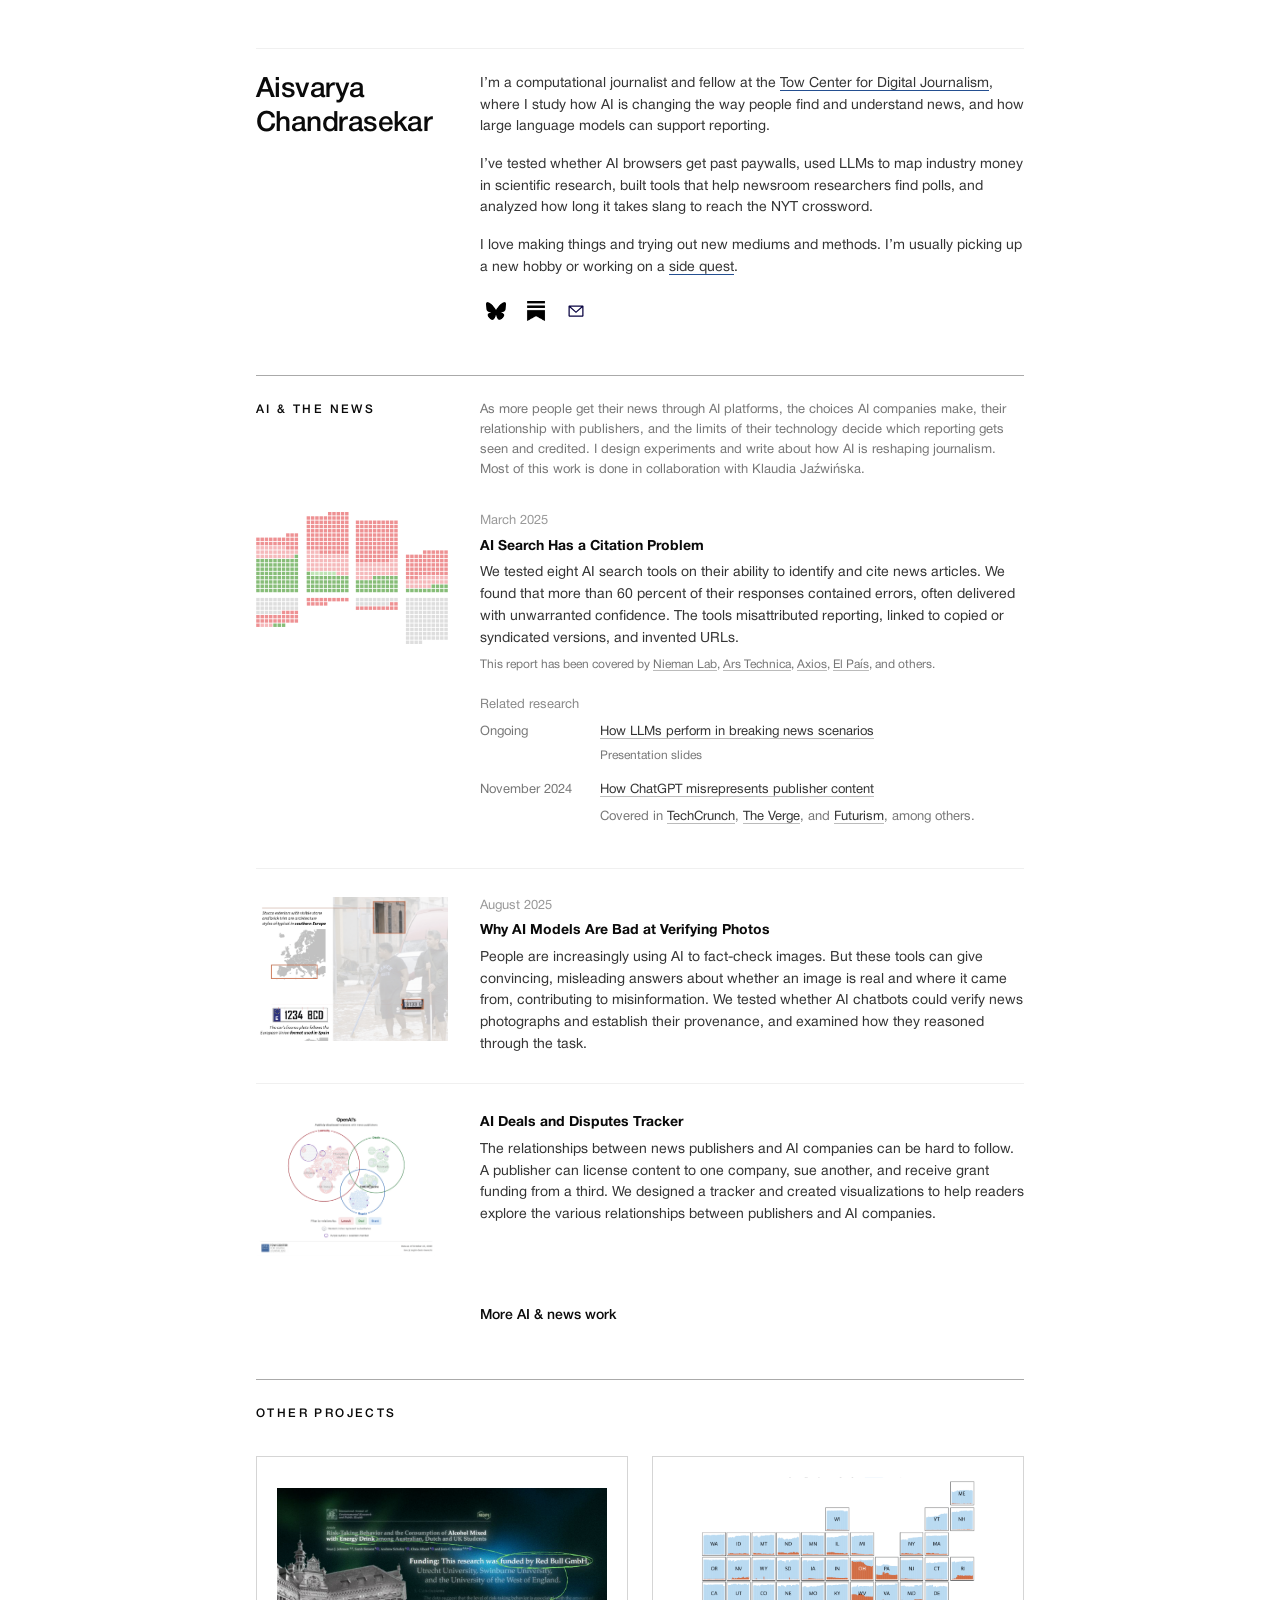
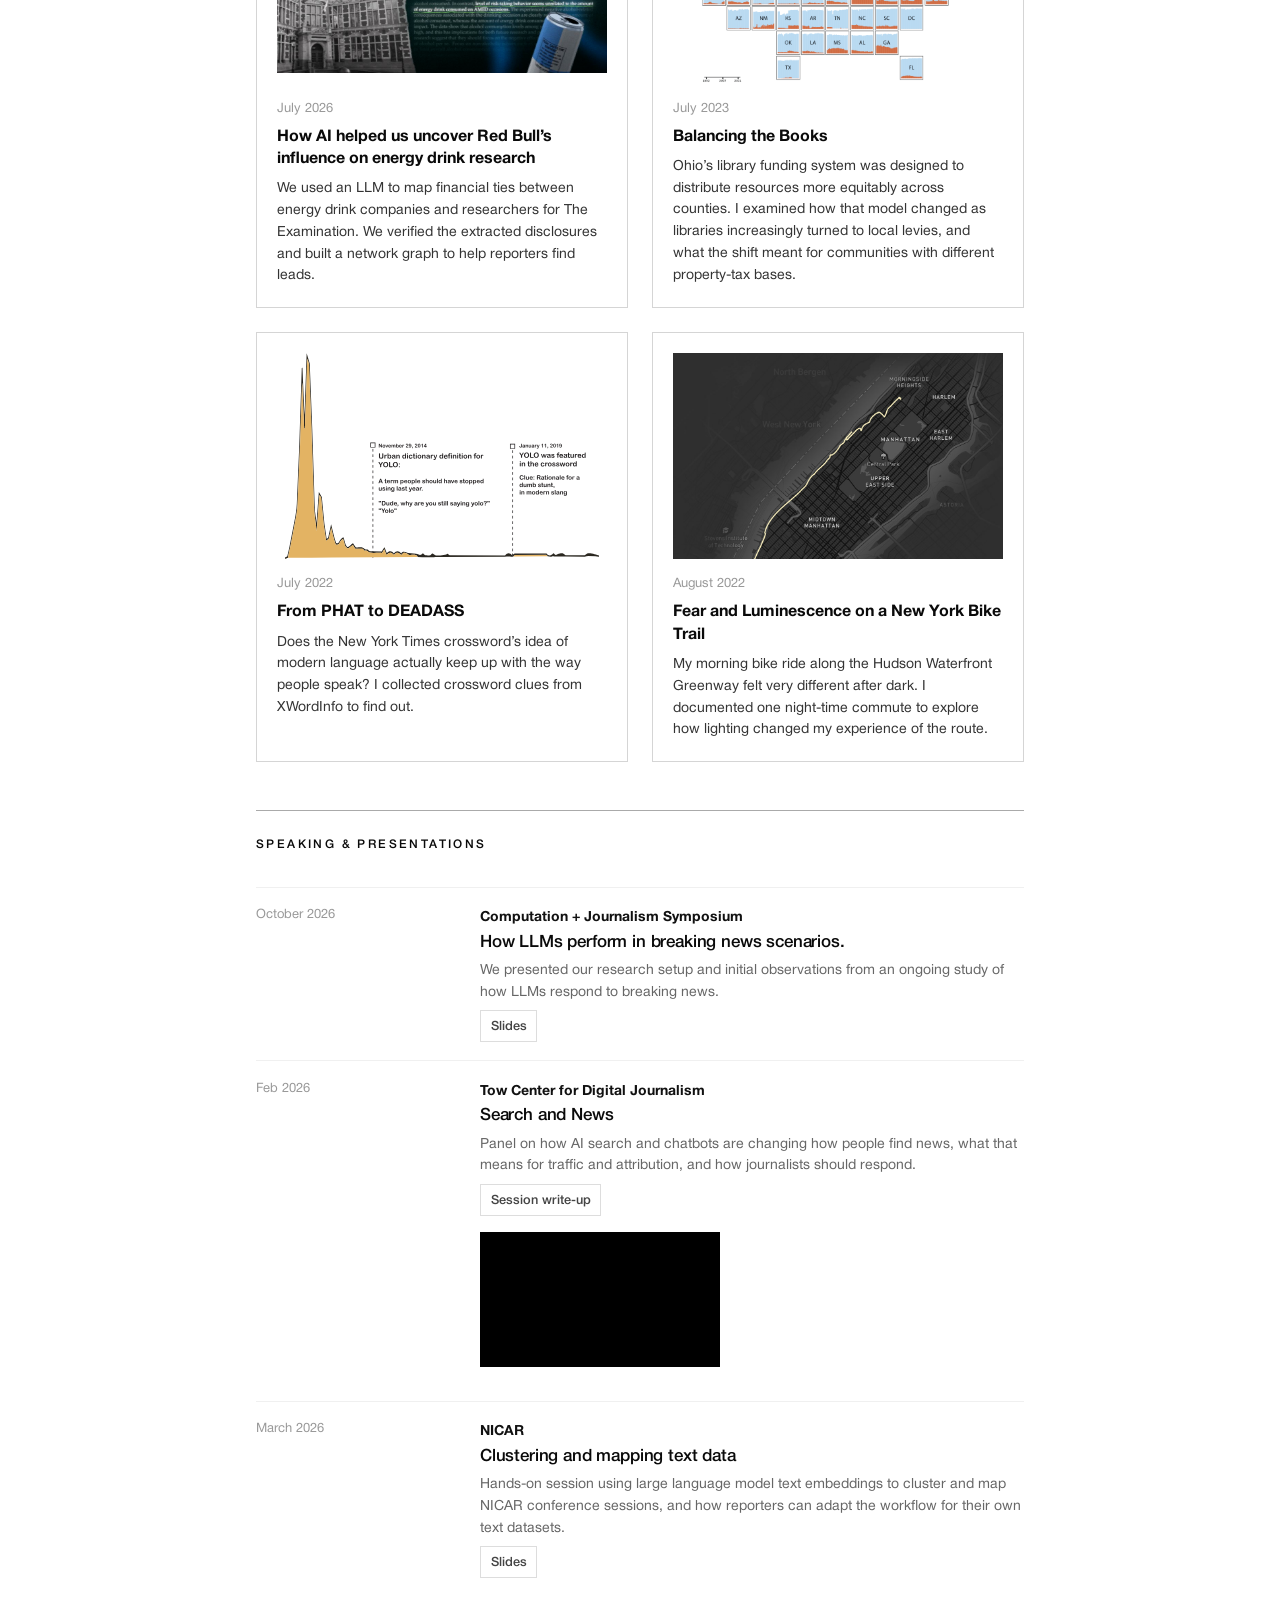
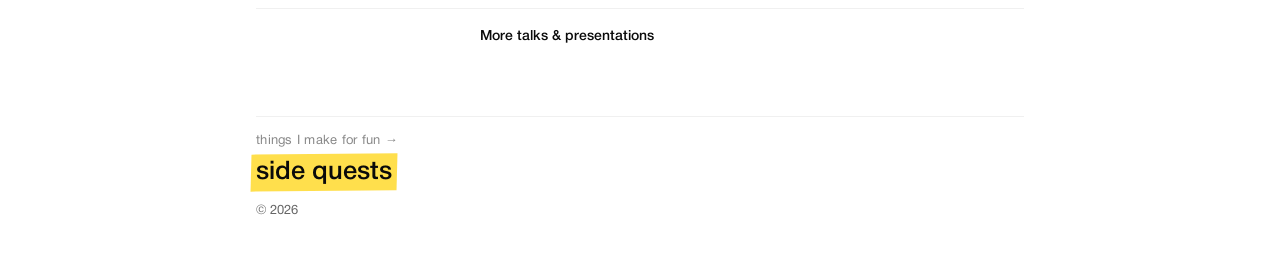
==== index.html @ 7d4722ee "Adjust section spacing and clarify web search description" ====
<!DOCTYPE html>
<html lang="en">
<head>
  <meta charset="UTF-8">
  <meta name="viewport" content="width=device-width, initial-scale=1.0">
  <title>Aisvarya Chandrasekar</title>
  <meta name="description" content="Aisvarya Chandrasekar is a computational journalist at the Tow Center for Digital Journalism, studying AI tools in journalism. PollFinder.ai, Tow Center, Columbia Journalism Review.">
  <link rel="icon" href="assets/favicon.png" type="image/png">
  <link rel="preload" href="data/projects.json?v=60" as="fetch">
  <link rel="preload" href="data/speaking.json?v=14" as="fetch">
  <link rel="preload" href="fonts/HelveticaNeueRoman.otf" as="font" type="font/otf" crossorigin>
  <link rel="preload" href="assets/thumb-red-bull.jpg" as="image">
  <link rel="preload" href="assets/SVG/Asset%202.svg" as="image">
  <link rel="stylesheet" href="styles.css?v=69">
</head>
<body class="home-page">
  <div class="page">
    <header class="header">
      <div class="header-inner">
        <h1 class="name">Aisvarya Chandrasekar</h1>
        <div class="header-blurb">
          <p>I’m a computational journalist and fellow at the <a href="https://towcenter.columbia.edu/" target="_blank" rel="noopener">Tow Center for Digital Journalism</a>, where I study how AI is changing the way people find and understand news, and how large language models can support reporting.</p>
          <p>I’ve tested whether AI browsers get past paywalls, used LLMs to map industry money in scientific research, built tools that help newsroom researchers find polls, and analyzed how long it takes slang to reach the NYT crossword.</p>
          <p>I love making things and trying out new mediums and methods. I’m usually picking up a new hobby or working on a <a href="playground.html">side quest</a>.</p>
        </div>
        <div class="header-icons" aria-label="Social links">
          <a class="header-icon" href="https://bsky.app/profile/aisvarya17.bsky.social" target="_blank" rel="noopener noreferrer" aria-label="Bluesky">
            <img src="assets/bluesky-icon.png" alt="Bluesky">
          </a>
          <a class="header-icon" href="https://substack.com/@aisvaryachandrasekar" target="_blank" rel="noopener noreferrer" aria-label="Substack">
            <img src="assets/substack-icon.png" alt="Substack">
          </a>
          <a class="header-icon" href="mailto:ac5231@columbia.edu" aria-label="Email">
            <img src="assets/email-icon.svg" alt="Email">
          </a>
        </div>
      </div>
    </header>

    <main class="main">
      <section class="section research-series" aria-labelledby="research-title">
        <header class="section-header">
          <h2 id="research-title" class="section-title">AI &amp; the news</h2>
          <p class="series-intro">As more people get their news through AI platforms, the choices AI companies make, their relationship with publishers, and the limits of their technology decide which reporting gets seen and credited. I design experiments and write about how AI is reshaping journalism. Most of this work is done in collaboration with Klaudia Jaźwińska.</p>
        </header>
        <div id="ai-research-grid" class="grid" aria-busy="true" aria-live="polite"></div>
        <details class="additional-research">
          <summary class="talk-see-more">More AI &amp; news work</summary>
          <ul>
              <li class="additional-article">
                <a class="additional-article-image" href="https://www.cjr.org/tow_center/chatbots-memory-remember-users-conversations-history-openai-sam-altman-llm-gemini.php" target="_blank" rel="noopener">
                  <img src="assets/thumb-chatbot-memory.jpg" alt="Illustration accompanying reporting on chatbot memory and personalization" loading="lazy" decoding="async">
                </a>
                <div class="additional-article-main">
                  <time datetime="2026-04-09">Apr 9, 2026</time>
                  <h3><a href="https://www.cjr.org/tow_center/chatbots-memory-remember-users-conversations-history-openai-sam-altman-llm-gemini.php" target="_blank" rel="noopener">Your Chatbot’s Memory of You Can Shape the Information You See</a></h3>
                  <p>AI companies promise that remembering users makes chatbots more helpful, but how do those memories shape the information people receive? I reported on research into how memory and personalization can reinforce users’ beliefs, shape answers, and leave people with less control over stored information than companies suggest.</p>
                </div>
              </li>
              <li class="additional-article">
                <a class="additional-article-image" href="https://www.cjr.org/tow_center/ai-chatbots-can-search-the-web-so-why-dont-they.php" target="_blank" rel="noopener">
                  <img src="assets/thumb-ai-web-search.jpeg" alt="Illustration accompanying reporting on AI web search" loading="lazy" decoding="async">
                </a>
                <div class="additional-article-main">
                  <time datetime="2026-01-27">Jan 27, 2026</time>
                  <h3><a href="https://www.cjr.org/tow_center/ai-chatbots-can-search-the-web-so-why-dont-they.php" target="_blank" rel="noopener">AI Chatbots Can Search the Web—So Why Don’t They?</a></h3>
                  <p>AI chatbots can search for current information, but they don’t always choose to. We explain why these tools sometimes skip web search, how that can lead to confidently wrong answers about the news, and why those failures demand accountability from platforms.</p>
                </div>
              </li>
              <li class="additional-article">
                <a class="additional-article-image" href="https://www.cjr.org/analysis/how-ai-browsers-sneak-past-blockers-and-paywalls.php" target="_blank" rel="noopener">
                  <img src="assets/thumb-ai-browsers.png" alt="ChatGPT Atlas logo displayed on a phone" loading="lazy" decoding="async">
                </a>
                <div class="additional-article-main">
                  <time datetime="2025-10-30">Oct 30, 2025</time>
                  <h3><a href="https://www.cjr.org/analysis/how-ai-browsers-sneak-past-blockers-and-paywalls.php" target="_blank" rel="noopener">How AI Browsers Sneak Past Blockers and Paywalls</a></h3>
                  <p>We tested how AI browsers access news articles that publishers try to restrict. Our reporting explains how agents can appear as ordinary browser sessions and read text hidden by some paywalls, complicating publishers’ efforts to control how their work is used.</p>
                </div>
              </li>
          </ul>
          <div class="talk-less-wrap">
            <a class="talk-see-more" href="https://www.cjr.org/author/aisvarya-chandrasekar" target="_blank" rel="noopener">All CJR articles</a>
          </div>
        </details>
      </section>
      <section class="section">
        <header class="section-header">
          <h2 class="section-title section-title--reporting">Other projects</h2>
        </header>
        <div id="selected-work-grid" class="grid" aria-live="polite">
          <!-- First card in HTML for fast LCP on mobile (rest filled by scripts/projects.js) -->
          <div class="grid-item">
            <div class="grid-block">
              <a class="grid-thumb" href="https://www.theexamination.org/articles/red-bull-alcohol-research-methodology" target="_blank" rel="noopener">
                <img src="assets/thumb-red-bull.jpg" alt="Illustration for The Examination’s investigation into Red Bull’s ties to energy drink research" fetchpriority="high" decoding="async" width="960" height="540">
              </a>
              <div class="grid-block-text">
                <p class="grid-item-date">July 2026</p>
                <h3 class="grid-item-title">
                  <a href="https://www.theexamination.org/articles/red-bull-alcohol-research-methodology" target="_blank" rel="noopener">How AI helped us uncover Red Bull’s influence on energy drink research</a>
                </h3>
                <p class="grid-item-desc">We used an LLM to map financial ties between energy drink companies and researchers for The Examination. We verified the extracted disclosures and built a network graph to help reporters find leads.</p>
              </div>
            </div>
          </div>

          <div id="classwork-first" class="grid-item">
            <div class="grid-block">
              <a href="https://aishichandra.github.io/Ohio-Library-final/" target="_blank" rel="noopener" class="grid-thumb">
                <img src="assets/SVG/Asset%204.svg" alt="Balancing the books – equitable library funding in Ohio" width="960" height="540">
              </a>
              <div class="grid-block-text">
                <p class="grid-item-date">July 2023</p>
                <h3 class="grid-item-title">
                  <a href="https://aishichandra.github.io/Ohio-Library-final/" target="_blank" rel="noopener">Balancing the Books</a>
                </h3>
                <p class="grid-item-desc">Ohio’s library funding system was designed to distribute resources more equitably across counties. I examined how that model changed as libraries increasingly turned to local levies, and what the shift meant for communities with different property-tax bases.</p>

                <!-- -->
              </div>
              </div>
          </div>
          <div class="grid-item">
            <div class="grid-block">
              <a class="grid-thumb" href="https://aishichandra.github.io/Slang_NYT_XWord/" target="_blank" rel="noopener">
                <img src="assets/SVG/Asset%203.svg" alt="Slang in the NYT crossword" width="960" height="540">
              </a>
              <div class="grid-block-text">
                <p class="grid-item-date">July 2022</p>
                <h3 class="grid-item-title">
                  <a href="https://aishichandra.github.io/Slang_NYT_XWord/" target="_blank" rel="noopener">From PHAT to DEADASS</a>
                </h3>
                <p class="grid-item-desc">Does the New York Times crossword’s idea of modern language actually keep up with the way people speak? I collected crossword clues from XWordInfo to find out.</p>
                <!-- -->
              </div>
              </div>
          </div>
          <div class="grid-item">
            <div class="grid-block">
              <a class="grid-thumb bike-trail-image" href="https://aishichandra.github.io/mapping/" target="_blank" rel="noopener">
                <img src="assets/thumb-bike-map.jpg" alt="Map highlighting the Hudson Greenway bike route along Manhattan" loading="lazy" decoding="async">
              </a>
              <div class="grid-block-text">
                <p class="grid-item-date">August 2022</p>
                <h3 class="grid-item-title"><a href="https://aishichandra.github.io/mapping/" target="_blank" rel="noopener">Fear and Luminescence on a New York Bike Trail</a></h3>
                <p class="grid-item-desc">My morning bike ride along the Hudson Waterfront Greenway felt very different after dark. I documented one night-time commute to explore how lighting changed my experience of the route.</p>
              </div>
            </div>
          </div>
        </div>
      </section>

      <section class="section">
        <header class="section-header">
          <h2 class="section-title section-title--speaking">Speaking &amp; presentations</h2>
        </header>
        <div id="speaking-content"><!-- Loaded from data/speaking.json --></div>
      </section>

    </main>

    <footer class="footer">
      <hr class="footer-rule">
      <p class="footer-aside"><span class="footer-aside-label">things I make for fun →</span><a href="playground.html">side quests</a></p>
      <p class="footer-copy">© 2026</p>
    </footer>
  </div>
  <script src="scripts/projects.js?v=70" defer></script>
</body>
</html>
---- styles.css ----
/* Reset */
button { text-align: center; }
*, *::before, *::after { box-sizing: border-box; }

/* Helvetica Neue – local font (view via http to see fonts; file:// may block them) */
@font-face {
  font-family: "Helvetica Neue";
  src: url("./fonts/HelveticaNeueRoman.otf") format("opentype");
  font-weight: 400;
  font-style: normal;
  font-display: swap;
}

@font-face {
  font-family: "Helvetica Neue";
  src: url("./fonts/HelveticaNeueBold.otf") format("opentype");
  font-weight: 700;
  font-style: normal;
  font-display: swap;
}

@font-face {
  font-family: "Helvetica Neue";
  src: url("./fonts/HelveticaNeueMedium.otf") format("opentype");
  font-weight: 500;
  font-style: normal;
  font-display: swap;
}

body {
  margin: 0;
  font-family: "Helvetica Neue", Helvetica, Arial, sans-serif;
  font-size: 16px;
  line-height: 1.65;
  color: #0a0a0a;
  background: #fff;
}

.play-page {
  background-color: #fff;
  background-image:
    linear-gradient(to right, rgba(10, 10, 10, 0.045) 1px, transparent 1px),
    linear-gradient(to bottom, rgba(10, 10, 10, 0.045) 1px, transparent 1px);
  background-size: 28px 28px;
  background-attachment: fixed;
  cursor: url("assets/cursor-crayon.svg?v=2") 5 27, auto;
}

.play-page a,
.play-page button,
.play-page [role="button"] {
  cursor: pointer;
}

.doodle-canvas {
  position: absolute;
  top: 0;
  left: 0;
  z-index: 0;
  pointer-events: none;
}

.play-page .page {
  position: relative;
  z-index: 1;
}

.play-page .header-inner,
.play-page .section-header {
  border-top: 0;
  padding-top: 0;
}

@media (max-width: 600px) {
  .play-page {
    background-size: 22px 22px;
  }
}

/* Simplify the Sketches background on small screens and touch devices */
@media (max-width: 800px), (hover: none), (pointer: coarse) {
  .doodle-canvas {
    display: none;
  }

  .play-page {
    background-image: none;
    cursor: auto;
  }

  .play-page a,
  .play-page button,
  .play-page [role="button"] {
    cursor: pointer;
  }
}

html, body {
  max-width: 100%;
  overflow-x: hidden;
}

img {
  max-width: 100%;
  height: auto;
}

iframe {
  max-width: 100%;
}

a {
  color: inherit;
  text-decoration: underline;
  text-underline-offset: 0.15em;
}

a:hover {
  color: #0a0a0a;
}

/* Page – minimal, generous space */
.page {
  min-height: 100vh;
  padding: 4rem 2rem 5rem;
}

.main {
  max-width: 1100px;
  margin: 0 auto;
}

/* Shared grid: label column | content column (bio + section descriptions align) */
:root {
  --grid-label: 40rem;
  --grid-gap: 1.5rem;
}

/* Header */
.header {
  max-width: 1100px;
  margin: 0 auto 4.5rem;
}

.header > .nav {
  margin-bottom: 0.75rem;
  text-align: right;
}

.header-inner {
  border-top: 1px solid #0a0a0a;
  padding-top: 1.25rem;
  display: grid;
  grid-template-columns: var(--grid-label) 1fr;
  align-items: start;
  gap: 0 var(--grid-gap);
}

.name {
  font-family: "Helvetica Neue", Helvetica, sans-serif;
  font-size: 1.75rem;
  font-weight: 500;
  margin: 0;
  color: #0a0a0a;
  line-height: 1.2;
  letter-spacing: -0.02em;
}

.name a {
  color: inherit;
  text-decoration: none;
}

.name a:hover {
  color: #333;
}

.header-blurb {
  font-size: clamp(0.8125rem, 0.875rem + 0.25vw, 0.9375rem);
  line-height: 1.6;
  margin: 0;
  max-width: min(38em, 100%);
  color: #333;
  overflow-wrap: break-word;
  hyphens: none;
}

.header-icons {
  margin-top: 0.5rem;
  display: flex;
  flex-wrap: wrap;
  gap: 0.6rem;
  grid-column: 2;
}

.header-icon {
  width: 2.5rem;
  height: 2.5rem;
  min-width: 2.5rem;
  min-height: 2.5rem;
  flex-shrink: 0;
  display: inline-flex;
  align-items: center;
  justify-content: center;
  border: 1px solid #e5e5e5;
  background: rgba(255, 255, 255, 0.9);
  color: #444;
  text-decoration: none;
}

.header-icon:hover {
  border-color: #0a0a0a;
  color: #0a0a0a;
}

.header-icon svg {
  width: 1.25rem;
  height: 1.25rem;
  flex-shrink: 0;
  fill: currentColor;
  display: block;
}

.header-icon img {
  width: 1.25rem;
  height: 1.25rem;
  max-width: 1.25rem;
  max-height: 1.25rem;
  object-fit: contain;
  display: block;
}

@media (max-width: 600px) {
  .header-icons {
    margin-top: 0.75rem;
  }

  .header-icon {
    width: 2.75rem;
    height: 2.75rem;
    min-width: 2.75rem;
    min-height: 2.75rem;
  }
}

.nav {
  font-size: 0.8125rem;
  margin: 0;
  color: #0a0a0a;
  letter-spacing: 0.01em;
}

.nav a {
  margin-right: 0;
  color: inherit;
  text-decoration: none;
}

.nav a + a {
  margin-left: 1.5rem;
}

.nav a:hover {
  color: #1a1a1a;
}

.sketches-link {
  position: relative;
  text-decoration: none !important;
  font-size: 0.9375rem;
  font-weight: 500;
  letter-spacing: 0;
}

.sketches-link::before {
  content: '';
  position: absolute;
  inset: -1px -3px;
  background: rgba(255, 210, 0, 0.45);
  transform: rotate(-0.8deg) skewX(-3deg);
  z-index: -1;
  pointer-events: none;
}

.nav a.nav-current {
  font-weight: 600;
  color: #0a0a0a;
}

/* Footer – minimal (Taha-style) */
.footer {
  max-width: 1100px;
  margin: 4rem auto 0;
  padding-top: 2rem;
}

.footer-rule {
  border: none;
  border-top: 1px solid #0a0a0a;
  margin: 0 0 1rem;
}

.footer-aside {
  font-size: clamp(1.375rem, 2vw, 1.75rem);
  font-weight: 500;
  margin: 0 0 0.75rem;
  line-height: 1.3;
}

.footer-aside-label {
  display: block;
  font-size: 0.8125rem;
  font-weight: 400;
  color: #888;
  margin-bottom: 0.35rem;
  letter-spacing: 0.02em;
}

.footer-aside a {
  display: inline-block;
  color: inherit;
  text-decoration: none;
  position: relative;
}

.footer-aside a::before {
  content: '';
  position: absolute;
  inset: -2px -5px;
  background: rgba(255, 210, 0, 0.7);
  transform: rotate(-0.5deg) skewX(-2deg);
  z-index: -1;
  pointer-events: none;
}

.footer-copy {
  font-size: 0.8125rem;
  color: #666;
  margin: 0;
}

.intro {
  font-size: 0.9375rem;
  line-height: 1.6;
  color: #555;
  margin: 0 0 0.5rem;
}

.intro a {
  font-weight: 500;
  color: #1a1a1a;
}

/* Sections – CJR-style subheads */
.section {
  margin-bottom: 3.5rem;
}

.section-header {
  border-top: 1px solid #0a0a0a;
  padding-top: 1.25rem;
  margin-bottom: 1.75rem;
  display: grid;
  grid-template-columns: var(--grid-label) 1fr;
  align-items: start;
  gap: 0 var(--grid-gap);
}

.section-header--kicker-tight {
  grid-template-columns: auto 1fr;
  gap: 0 0.75rem;
  align-items: baseline;
}

.section-header--kicker-tight .section-kicker {
  margin: 0;
  padding-top: 0;
}

.section-title {
  font-family: "Helvetica Neue", Helvetica, sans-serif;
  font-size: 0.75rem;
  font-weight: 500;
  text-transform: uppercase;
  letter-spacing: 0.2em;
  color: #0a0a0a;
  margin: 0;
}

.section-kicker {
  margin: 0;
  font-size: 0.875rem;
  color: #666;
}

.section-kicker a {
  color: inherit;
  text-decoration: none;
  border-bottom: 1px solid transparent;
}

.section-kicker a:hover {
  border-bottom-color: currentColor;
}

.section-desc {
  font-size: 0.9375rem;
  line-height: 1.55;
  color: #444;
  margin: 0;
  max-width: 36em;
  text-align: left;
}

/* Tablet / iPad: stack header so bio has full width (avoid 40rem column squeeze) */
@media (max-width: 900px) {
  .header-inner {
    display: flex;
    flex-direction: column;
    gap: 0;
  }

  .header-inner .name {
    order: 1;
  }

  .header-inner .header-blurb {
    order: 2;
    margin-top: 0.5rem;
    line-height: 1.65;
  }

  .header-inner .header-icons {
    order: 3;
    grid-column: unset;
  }

  .section-header {
    grid-template-columns: 1fr;
  }
}

@media (max-width: 600px) {
  .header .name {
    font-size: 1.5rem;
    word-wrap: break-word;
  }

  .page {
    padding: 2.5rem 1.25rem 3.5rem;
  }
}

/* Grid */
.grid {
  display: grid;
  grid-template-columns: repeat(3, 1fr);
  grid-auto-rows: 380px;
  gap: 2rem;
  contain: layout;
}

@media (max-width: 800px) {
  .grid {
    grid-template-columns: repeat(2, 1fr);
    gap: 1.25rem;
  }
}

@media (max-width: 500px) {
  .grid {
    grid-template-columns: 1fr;
    grid-auto-rows: auto;
  }
}

/* Reserve space for JS-injected content to reduce CLS */
#selected-work-grid {
  min-height: 820px;
  grid-auto-rows: auto;
}

@media (min-width: 801px) {
  #selected-work-grid {
    grid-template-columns: repeat(12, minmax(0, 1fr));
  }

  #selected-work-grid .grid-item {
    grid-column: span 4;
  }

  #selected-work-grid .grid-item--wide {
    grid-column: span 8;
  }
}

@media (max-width: 800px) {
  #selected-work-grid .grid-item--wide .grid-thumb {
    flex: none;
    aspect-ratio: 16 / 10;
  }
}

#selected-work-grid .grid-item:not(.grid-item--wide) .grid-thumb {
  flex: none;
  aspect-ratio: 16 / 10;
  margin-top: 0;
}

#selected-work-grid .grid-item:not(.grid-item--wide) .grid-thumb-placeholder {
  min-height: 0;
}

#bylines-card .grid-block {
  gap: 0.625rem;
  min-width: 0;
}

#bylines-title {
  font-size: 0.75rem;
  font-weight: 700;
  letter-spacing: 0.12em;
  text-transform: uppercase;
}

.bylines-scroll {
  max-height: 16rem;
  overflow-y: auto;
  scrollbar-gutter: stable;
  scrollbar-width: thin;
}

@media (min-width: 501px) {
  .bylines-scroll {
    flex: 1 0 16rem;
    max-height: none;
    contain: size;
  }
}

.bylines-list {
  list-style: none;
  margin: 0;
  padding: 0 0.625rem 0 0;
}

.bylines-list li {
  display: grid;
  gap: 0.25rem;
  padding: 0.625rem 0;
  border-top: 1px solid #e8e8e8;
}

.bylines-list a {
  color: inherit;
  font-size: 0.9375rem;
  line-height: 1.35;
  text-decoration: none;
  text-underline-offset: 0.18em;
}

.bylines-list a:hover,
.bylines-list a:focus-visible {
  text-decoration: underline;
}

.bylines-list time {
  color: #666;
  font-size: 0.6875rem;
  letter-spacing: 0.04em;
  text-transform: uppercase;
}

#interactives-grid {
  min-height: 200px;
}

#speaking-content {
  min-height: 280px;
}

@media (max-width: 800px) {
  #selected-work-grid {
    min-height: 820px;
  }
}

@media (max-width: 500px) {
  #selected-work-grid,
  #interactives-grid {
    min-height: 0;
  }

  #speaking-content {
    min-height: 200px;
  }
}

.section.interactives .grid {
  grid-auto-rows: minmax(160px, auto);
}

.section.interactives .grid-thumb {
  flex: none;
  aspect-ratio: 5 / 4;
  margin-top: 0;
}

.section.interactives .grid-thumb img[src$="/thumb-platform-timeline.jpg"] {
  object-fit: cover;
}

.section.interactives .grid-block-text {
  min-width: 0;
  overflow-wrap: break-word;
}

.section.interactives .grid-item-desc {
  overflow-wrap: break-word;
  hyphens: none;
}

/* Interactives: single column on narrow viewports (e.g. Surface Duo, small tablets) */
@media (max-width: 650px) {
  .section.interactives .grid {
    grid-template-columns: 1fr;
    grid-auto-rows: minmax(140px, auto);
  }
}

.grid-item {
  display: flex;
  color: inherit;
  text-decoration: none;
  transition: color 0.2s ease;
  min-height: 0;
  height: 100%;
}

/* Wide block: spans 2 columns, image left / text right */
.grid-item--wide {
  grid-column: span 2;
}

.grid-item--wide .grid-block {
  flex-direction: row;
  gap: 1.25rem;
}

.grid-item--wide .grid-thumb {
  flex: 0 0 42%;
  margin-top: 0;
  min-height: 0;
}

.grid-item--wide .grid-block-text {
  flex: 1;
  min-width: 0;
  justify-content: center;
  align-items: flex-start;
  text-align: left;
}

@media (max-width: 800px) {
  .grid-item--wide {
    grid-column: span 1;
  }

  .grid-item--wide .grid-block {
    flex-direction: column;
  }

  .grid-item--wide .grid-thumb {
    flex: 1 1 auto;
  }
}

@media (max-width: 500px) {
  .grid-item--wide {
    grid-column: span 1;
  }

  .grid-item--wide .grid-block {
    flex-direction: column;
  }

  .grid-item--wide .grid-thumb {
    flex: 1 1 auto;
  }
}

/* Block – minimal, Taha-style: light border, no dark hover */
.grid-block {
  width: 100%;
  flex: 1;
  min-height: 0;
  display: flex;
  flex-direction: column;
  gap: 0.75rem;
  padding: 1.25rem;
  background: #fff;
  border: 1px solid #d5d5d5;
  transition: border-color 0.2s ease;
}

.grid-item:hover .grid-block {
  border-color: #0a0a0a;
}

.grid-block-text {
  display: flex;
  flex-direction: column;
  gap: 0.25rem;
  min-width: 0;
}

.grid-item-title {
  font-size: 1.0625rem;
  font-weight: 500;
  line-height: 1.4;
  margin: 0;
  color: #0a0a0a;
  transition: color 0.2s ease;
}

.grid-item-title a {
  color: inherit;
  text-decoration: none;
  border-bottom: 1px solid transparent;
  transition: border-color 0.2s ease;
}

.grid-item-title a:hover {
  border-bottom-color: currentColor;
}

.grid-item:hover .grid-item-title {
  color: #0a0a0a;
}

.grid-item-desc {
  font-size: 0.875rem;
  font-weight: 400;
  line-height: 1.55;
  margin: 0;
  color: #333;
  transition: color 0.2s ease;
}

.grid-item-date {
  font-size: 0.75rem;
  color: #666;
  margin: 0;
}

.grid-item-date:empty {
  display: none;
}

.grid-item-more {
  font-size: 0.875rem;
  font-weight: 400;
  line-height: 1.6;
  margin: 0.5rem 0 0;
  color: #333;
  transition: color 0.2s ease;
}

.grid-item-more--mobile {
  display: none;
}

@media (max-width: 800px) {
  .grid-item-more--desktop {
    display: none;
  }

  .grid-item-more--mobile {
    display: block;
  }
}

.grid-item:hover .grid-item-more {
  color: #333;
}

.grid-item:hover .grid-item-desc {
  color: #333;
}

/* Thumb */
.grid-thumb {
  width: 100%;
  flex: 1;
  min-height: 0;
  margin-top: -0.35rem;
  overflow: hidden;
  background: transparent;
  box-sizing: border-box;
}

.grid-thumb img {
  width: 100%;
  height: 100%;
  object-fit: contain;
  display: block;
}

.grid-thumb-placeholder {
  width: 100%;
  height: 100%;
  min-height: 100px;
  background: transparent;
  display: flex;
  align-items: center;
  justify-content: center;
}

.grid-thumb-placeholder::before {
  content: 'Image';
  font-size: 0.75rem;
  color: #999;
}

/* Bike trail card: GIF on top half only, dark overlay, text at bottom */
.grid-item--bike .grid-block {
  position: relative;
  flex-direction: column;
  justify-content: flex-end;
  overflow: hidden;
}

.grid-item--bike .grid-block::before {
  content: '';
  position: absolute;
  top: 0;
  left: 0;
  right: 0;
  height: 65%;
  background-image: url("assets/Ezgif GIF Maker.gif");
  background-size: cover;
  background-position: center top;
  background-repeat: no-repeat;
  z-index: 0;
}

.grid-item--bike .grid-block::after {
  content: '';
  position: absolute;
  inset: 0;
  background: linear-gradient(
    to bottom,
    rgba(0, 0, 0, 0.5) 0%,
    rgba(0, 0, 0, 0.75) 40%,
    rgba(0, 0, 0, 0.95) 70%,
    rgba(0, 0, 0, 1) 100%
  );
  pointer-events: none;
  z-index: 0.5;
}

.grid-item--bike .grid-thumb--gif {
  display: none;
}

.grid-item--bike .grid-block-text {
  position: relative;
  z-index: 1;
  background: linear-gradient(to top, rgba(0,0,0,0.9) 0%, rgba(0,0,0,0.4) 60%, transparent 100%);
  padding: 1.25rem 1.25rem 1.5rem;
  margin: 0 -1.25rem -1.25rem;
}

.grid-item--bike .grid-item-title,
.grid-item--bike .grid-item-desc {
  color: #fff;
}

.grid-item--bike:hover .grid-item-title,
.grid-item--bike:hover .grid-item-desc {
  color: #fff;
}

.grid-item--bike .grid-item-tags .tag {
  background: rgba(255,255,255,0.25);
  color: #fff;
  border-color: rgba(255,255,255,0.5);
}

.grid-item--bike:hover .grid-block {
  border-color: #e5e5e5;
}

/* Tags */
.grid-item-tags {
  margin: 0.35rem 0 0;
  display: flex;
  flex-wrap: wrap;
  gap: 0.3rem;
  font-size: 0.7rem;
}

.grid-item-tags .tag {
  display: inline-grid;
  place-items: center;
  text-align: center;
  line-height: 1.4;
  padding: calc(0.15em + 1px) 0.4em 0.15em;
  background: transparent;
  color: #666;
  border: 1px solid #ddd;
  border-radius: 0;
  font-size: 0.6875rem;
  letter-spacing: 0.02em;
  transition: border-color 0.2s ease, color 0.2s ease;
}

.grid-item:hover .grid-item-tags .tag {
  border-color: #999;
  color: #0a0a0a;
}

/* Card grid (legacy) */
.card-grid {
  display: grid;
  grid-template-columns: repeat(3, 1fr);
  gap: 1.5rem;
}

@media (max-width: 800px) {
  .card-grid {
    grid-template-columns: repeat(2, 1fr);
    gap: 1.25rem;
  }
}

@media (max-width: 500px) {
  .card-grid {
    grid-template-columns: 1fr;
  }
}

/* Card: thumbnail + title + meta */
.card {
  margin: 0;
  min-height: 320px;
}

.card-link {
  display: flex;
  flex-direction: column;
  height: 100%;
  padding: 20px 20px 0 20px;
  background: #fff;
  border: 1px solid #e0e0e0;
  border-radius: 0;
  color: #1a1a1a;
  transition: border-color 0.15s ease, box-shadow 0.15s ease;
}

.card-link:hover {
  border-color: #bbb;
  box-shadow: 0 2px 16px rgba(0, 0, 0, 0.08);
}

.card-link--more {
  background: #fff;
  border: 1px solid #e0e0e0;
}

.card-link--more:hover {
  border-color: #1a1a1a;
  box-shadow: 0 2px 16px rgba(0, 0, 0, 0.08);
}

.card-spacer {
  flex: 0 0 0.5rem;
  min-height: 0;
}

.card-header {
  padding: 0.75rem 1.25rem 0;
}

.card-org {
  font-size: 0.65rem;
  font-weight: 700;
  text-transform: uppercase;
  letter-spacing: 0.08em;
  color: #666;
  margin: 0 0 0.3rem;
}

.card-title {
  font-family: "Helvetica Neue", Helvetica, sans-serif;
  font-size: 1.3rem;
  font-weight: 700;
  line-height: 1.35;
  margin: 0;
  color: #1a1a1a;
  letter-spacing: -0.01em;
}

.card-thumb {
  width: 100%;
  aspect-ratio: 16 / 10;
  min-height: 240px;
  flex: 1 1 auto;
  padding: 1rem 1rem 0 1rem;
  box-sizing: border-box;
  display: flex;
  align-items: stretch;
  justify-content: stretch;
}

.card-thumb img {
  width: 100%;
  height: 100%;
  object-fit: contain;
  display: block;
}

.card-thumb-placeholder {
  width: 100%;
  flex: 1;
  min-height: 0;
  background-color: #e8e6e3;
  background-image:
    linear-gradient(rgba(0, 0, 0, 0.04) 1px, transparent 1px),
    linear-gradient(90deg, rgba(0, 0, 0, 0.04) 1px, transparent 1px);
  background-size: 12px 12px;
  display: flex;
  align-items: center;
  justify-content: center;
}

.card-thumb-placeholder::before {
  content: 'Image';
  font-size: 0.75rem;
  font-weight: 600;
  text-transform: uppercase;
  letter-spacing: 0.08em;
  color: #999;
}

.card-thumb--bg {
  background-size: cover;
  background-position: center;
  background-repeat: no-repeat;
}

/* Full-block background with grey overlay (bike trail GIF) */
.card-link--fullbg {
  position: relative;
  background-size: cover;
  background-position: center;
  background-repeat: no-repeat;
}

.card-link--fullbg::before {
  content: '';
  position: absolute;
  inset: 0;
  background: rgba(0, 0, 0, 0.7);
  z-index: 0;
}

.card-link--fullbg .card-header,
.card-link--fullbg .card-footer {
  position: relative;
  z-index: 1;
}

.card-link--fullbg .card-org {
  color: rgba(255, 255, 255, 0.85);
}

.card-link--fullbg .card-title {
  color: #fff;
}

.card-link--fullbg .card-description {
  color: rgba(255, 255, 255, 0.9);
}

.card-fullbg-spacer {
  flex: 1;
  min-height: 0;
}

.card-footer {
  padding: 0.4rem 1.25rem 0.75rem;
}

.card-description {
  font-size: 0.9375rem;
  line-height: 1.55;
  color: #444;
  margin: 0 0 0.5rem;
}

.card-link .card-description {
  color: #444;
}

/* Presentations list */
.list {
  list-style: none;
  padding: 0;
  margin: 0;
  font-size: 0.9375rem;
  line-height: 1.6;
  color: #1a1a1a;
}

.list li {
  margin-bottom: 0.75rem;
}

/* Speaking & presentations */
.talk-spotlight {
  display: grid;
  grid-template-columns: 9.5rem minmax(0, 1fr) minmax(0, 0.9fr);
  gap: 0.5rem;
  padding: 1.15rem 0;
  border-top: 1px solid #f0f0f0;
  margin-bottom: 1rem;
}

.talk-spotlight-video {
  width: 100%;
  max-width: 280px;
  justify-self: end;
}

.video-embed {
  position: relative;
  width: 100%;
  padding-bottom: 56.25%;
  background: #000;
  overflow: hidden;
}

.video-embed iframe {
  position: absolute;
  inset: 0;
  width: 100%;
  height: 100%;
}

.talk-list {
  list-style: none;
  padding: 0;
  margin: 0;
}

.talk-more-details {
  margin-top: 0.75rem;
  border-top: 1px solid #f0f0f0;
  padding-top: 0.75rem;
}

.talk-see-more {
  font-size: 0.875rem;
  font-weight: 500;
  color: #0a0a0a;
  cursor: pointer;
  list-style: none;
  display: inline-block;
  padding: 0.25rem 0;
}

.talk-see-more::-webkit-details-marker {
  display: none;
}

.talk-see-more:hover {
  color: #333;
}

.talk-more-details[open] .talk-see-more {
  display: none;
}

.talk-more-details[open] {
  border-top: none;
  padding-top: 0;
}

.talk-less-wrap {
  margin-top: 0.75rem;
  padding-top: 0.5rem;
  border-top: 1px solid #f0f0f0;
}

.talk-see-less {
  font-size: 0.875rem;
  font-weight: 500;
  color: #0a0a0a;
  cursor: pointer;
  background: none;
  border: none;
  padding: 0;
}

.talk-see-less:hover {
  color: #333;
}

.talk-more {
  margin-top: 0.5rem;
}

.talk-item {
  display: grid;
  grid-template-columns: 9.5rem minmax(0, 1fr);
  gap: 0.5rem;
  padding: 1.15rem 0;
  border-top: 1px solid #f0f0f0;
}

.talk-date-col {
  font-size: 0.8125rem;
  color: #999;
  line-height: 1.4;
  white-space: nowrap;
}

.talk-main {
  min-width: 0;
  max-width: 42rem;
}

.talk-org {
  font-weight: 600;
  color: #111;
  font-size: 0.875rem;
  margin: 0 0 0.15rem;
}

.talk-title {
  font-size: 1.0625rem;
  font-weight: 500;
  letter-spacing: -0.01em;
  line-height: 1.35;
  margin: 0 0 0.35rem;
}

.talk-title a {
  color: inherit;
  text-decoration: none;
  border-bottom: 1px solid transparent;
  transition: border-color 0.2s ease;
}

.talk-title a:hover {
  border-bottom-color: currentColor;
}

.talk-desc {
  margin: 0;
  color: #666;
  font-size: 0.875rem;
  line-height: 1.55;
  max-width: 48rem;
}

.talk-links {
  margin: 0.4rem 0 0;
  display: flex;
  flex-wrap: wrap;
  gap: 0.5rem;
}

.talk-link {
  display: inline-flex;
  align-items: center;
  justify-content: center;
  text-align: center;
  font-size: 0.8rem;
  font-weight: 500;
  padding: calc(0.25rem + 1px) 0.6rem 0.25rem;
  border-radius: 0;
  border: 1px solid #ddd;
  color: #444;
  text-decoration: none;
  transition: background 0.15s ease, border-color 0.15s ease, color 0.15s ease;
}

.talk-link:not(.talk-link--icon) {
  min-height: 2rem;
}

.talk-link--icon {
  padding: 0.25rem;
  width: 2rem;
  height: 2rem;
  display: inline-flex;
  align-items: center;
  justify-content: center;
}

.talk-link--icon svg {
  width: 1.05rem;
  height: 1.05rem;
  fill: currentColor;
  display: block;
}

.talk-link:hover {
  background: #f4f4f4;
  border-color: #ccc;
  color: #222;
}

@media (max-width: 700px) {
  .talk-spotlight {
    grid-template-columns: 1fr;
    gap: 0.75rem;
    padding: 0.85rem 0;
  }

  .talk-item {
    grid-template-columns: 1fr;
    gap: 0.5rem;
    padding: 0.85rem 0;
  }

  .talk-date-col {
    white-space: normal;
    font-size: 0.75rem;
    letter-spacing: 0.02em;
  }

  .talk-title {
    font-size: 1.0625rem;
  }

  .talk-spotlight-video {
    justify-self: start;
    max-width: 100%;
  }
}

@media (max-width: 500px) {
  .talk-links {
    gap: 0.35rem;
  }

  .talk-link {
    font-size: 0.75rem;
    padding: calc(0.2rem + 1px) 0.5rem 0.2rem;
  }
}

.list li:last-child {
  margin-bottom: 0;
}

.list-title {
  font-weight: 500;
}

.list a {
  font-weight: 500;
}

/* Playground – illustrations, photographs, hobbies, design */
.playground-intro {
  margin: 0 0 1.25rem;
  font-size: 0.9375rem;
  color: #666;
  max-width: 36em;
}

.playground-grid {
  display: grid;
  grid-template-columns: repeat(3, 1fr);
  gap: 1.5rem;
}

.playground-grid--compact {
  grid-template-columns: repeat(2, 1fr);
}

.playground-grid.playground-grid--golu {
  grid-template-columns: repeat(2, minmax(0, 1fr));
}

.playground-grid.playground-grid--misc {
  grid-template-columns: none;
  grid-auto-flow: column;
  grid-auto-columns: clamp(13rem, 26%, 18rem);
  overflow-x: auto;
  padding-bottom: 0.5rem;
  scroll-snap-type: x proximity;
}

.playground-grid--misc > .playground-card {
  scroll-snap-align: start;
}

.playground-card--embed {
  grid-column: 1 / -1;
  max-width: 100%;
}

.playground-embed {
  position: relative;
  width: 100%;
  padding-bottom: 70%;
  background: #1e1e1e;
  overflow: hidden;
  border-radius: 4px;
}

.playground-embed iframe {
  position: absolute;
  inset: 0;
  width: 100%;
  height: 100%;
  border: none;
}

/* Video modal: click card to play full video */
.video-modal {
  position: fixed;
  inset: 0;
  z-index: 1000;
  display: flex;
  align-items: center;
  justify-content: center;
  padding: 1rem;
}

.video-modal[hidden] {
  display: none !important;
}

.video-modal-backdrop {
  position: absolute;
  inset: 0;
  background: rgba(0, 0, 0, 0.85);
  cursor: pointer;
}

.video-modal-inner {
  position: relative;
  width: 100%;
  max-width: 900px;
  background: #000;
  border-radius: 4px;
  overflow: hidden;
  box-shadow: 0 20px 60px rgba(0, 0, 0, 0.5);
}

.video-modal-close {
  position: absolute;
  top: 0.5rem;
  right: 0.5rem;
  z-index: 2;
  width: 2.5rem;
  height: 2.5rem;
  border: none;
  border-radius: 4px;
  background: rgba(0, 0, 0, 0.6);
  color: #fff;
  font-size: 1.5rem;
  line-height: 1;
  cursor: pointer;
  padding: 0;
  display: flex;
  align-items: center;
  justify-content: center;
}

.video-modal-close:hover {
  background: rgba(0, 0, 0, 0.8);
}

.video-modal-inner video {
  width: 100%;
  height: auto;
  display: block;
}

#pollfinder-card {
  cursor: pointer;
}

.section--misc .playground-card-image {
  aspect-ratio: 16 / 10;
}

.section--misc .playground-card-body {
  padding: 0.75rem 1rem;
  gap: 0.1rem;
}

.section--misc .playground-card-title {
  font-size: 0.9375rem;
}

.section--misc .playground-card-desc {
  font-size: 0.75rem;
}

.section--misc .playground-card-body + .playground-card-body--secondary {
  margin-top: -0.65rem;
}

.playground-card {
  display: flex;
  flex-direction: column;
  background: #fff;
  border: 1px solid #e5e5e5;
  text-decoration: none;
  color: inherit;
  transition: border-color 0.2s ease;
  min-height: 0;
}

.playground-card:hover {
  border-color: #0a0a0a;
}

.playground-card--image {
  overflow: hidden;
}

.playground-card-image {
  width: 100%;
  aspect-ratio: 4 / 3;
  background: #f5f5f5;
  border-bottom: 1px solid #e5e5e5;
  overflow: hidden;
}

.playground-card-image img {
  width: 100%;
  height: 100%;
  object-fit: cover;
  display: block;
}

.playground-card-image video {
  width: 100%;
  height: 100%;
  object-fit: cover;
  display: block;
}

.playground-card-image--lower img {
  object-position: center 75%;
}

.playground-card-image--top img {
  object-position: center top;
}

.playground-card-link-wrap {
  display: block;
  color: inherit;
  text-decoration: none;
}

.playground-card-link-wrap,
.playground-card-link-wrap * {
  text-decoration: none;
}

.playground-card-link-wrap:hover .playground-card-title {
  color: #0a0a0a;
}

.playground-card-body {
  padding: 1rem 1.25rem;
  display: flex;
  flex-direction: column;
  gap: 0.25rem;
}

.playground-card-body--secondary {
  margin-top: -0.75rem;
  padding-top: 0;
  padding-bottom: 1rem;
}

.playground-card-title {
  font-size: 1rem;
  font-weight: 500;
  margin: 0;
  line-height: 1.35;
  color: #0a0a0a;
}

.playground-card:hover .playground-card-title {
  color: #0a0a0a;
}

.playground-card-title a {
  color: inherit;
  text-decoration: none;
  border-bottom: 1px solid transparent;
  transition: border-color 0.2s ease;
}

.playground-card-title a:hover {
  border-bottom-color: currentColor;
}

.playground-card-desc a {
  color: #0a0a0a;
  text-decoration: none;
  border-bottom: 1px solid transparent;
}

.playground-card-desc a:hover {
  color: #333;
  border-bottom-color: currentColor;
}

.playground-card-desc {
  font-size: 0.8125rem;
  color: #666;
  line-height: 1.5;
  margin: 0;
}

.playground-card-seemore {
  font-size: 0.8125rem;
  margin: 0.5rem 0 0;
  font-weight: 500;
}

.playground-card-seemore a {
  color: #0a0a0a;
  text-decoration: none;
  border-bottom: 1px solid transparent;
}

.playground-card-seemore a:hover {
  border-bottom-color: currentColor;
}

.playground-card--compact .playground-card-body {
  padding: 0.875rem 1rem;
}

.playground-card--compact .playground-card-title {
  font-size: 0.9375rem;
}

@media (max-width: 700px) {
  .playground-grid {
    grid-template-columns: repeat(2, 1fr);
    gap: 1rem;
  }

  .playground-grid--compact {
    grid-template-columns: 1fr;
  }
}

@media (max-width: 500px) {
  .playground-grid {
    grid-template-columns: 1fr;
  }
}

.playground-gallery-block {
  grid-column: 1 / -1;
  margin-top: 0.5rem;
}

.playground-gallery-title {
  font-size: 1rem;
  font-weight: 500;
  margin: 0 0 1rem;
  color: #0a0a0a;
}

.playground-gallery-grid {
  display: grid;
  grid-template-columns: repeat(5, 1fr);
  gap: 0.75rem;
  margin-bottom: 1rem;
}

.playground-gallery-grid img {
  width: 100%;
  height: auto;
  display: block;
  vertical-align: middle;
}

/* Playground – photographs horizontal carousel */
.photo-carousel {
  margin-top: 0.75rem;
  overflow-x: auto;
  padding-bottom: 0.25rem;
  scroll-behavior: smooth;
  scrollbar-width: thin;
  scrollbar-color: #c0c0c0 transparent;
}

.photo-carousel::-webkit-scrollbar {
  height: 6px;
}

.photo-carousel::-webkit-scrollbar-track {
  background: transparent;
}

.photo-carousel::-webkit-scrollbar-thumb {
  background: #c0c0c0;
  border-radius: 3px;
}

.photo-carousel::-webkit-scrollbar-thumb:hover {
  background: #a0a0a0;
}

.photo-carousel-track {
  display: inline-flex;
  gap: 1rem;
  min-width: 100%;
}

.photo-carousel-item {
  flex: 0 0 220px;
  height: 220px;
  border-radius: 6px;
  background: #f5f5f5;
  border: 1px solid #e5e5e5;
  overflow: hidden;
}

.photo-carousel-item img,
.photo-carousel-item video {
  width: 100%;
  height: 100%;
  object-fit: cover;
  object-position: center center;
  display: block;
}

.photo-carousel-item--top img {
  object-position: center 20%;
}

.playground-gallery-meta {
  font-size: 0.8125rem;
  color: #666;
  margin: 0 0 0.35rem;
}

/* Playground – Illustration and Design horizontal carousel */
.project-carousel {
  margin-top: 1rem;
  overflow-x: auto;
  padding-bottom: 0.5rem;
  scroll-behavior: smooth;
  scrollbar-width: thin;
  scrollbar-color: #c0c0c0 transparent;
}

.project-carousel::-webkit-scrollbar {
  height: 6px;
}

.project-carousel::-webkit-scrollbar-track {
  background: transparent;
}

.project-carousel::-webkit-scrollbar-thumb {
  background: #c0c0c0;
  border-radius: 3px;
}

.project-carousel::-webkit-scrollbar-thumb:hover {
  background: #a0a0a0;
}

.project-carousel-track {
  display: inline-flex;
  gap: 1.25rem;
  min-width: 100%;
}

.project-carousel-item {
  flex: 0 0 min(260px, 72vw);
}

/* Knitting timeline – horizontal, desc order (newest first) */
.knitting-timeline {
  margin-top: 1rem;
  overflow-x: auto;
  padding-bottom: 0.5rem;
  scroll-behavior: smooth;
  scrollbar-width: thin;
  scrollbar-color: #c0c0c0 transparent;
}

.knitting-timeline::-webkit-scrollbar {
  height: 6px;
}

.knitting-timeline::-webkit-scrollbar-track {
  background: transparent;
}

.knitting-timeline::-webkit-scrollbar-thumb {
  background: #c0c0c0;
  border-radius: 3px;
}

.knitting-timeline::-webkit-scrollbar-thumb:hover {
  background: #a0a0a0;
}

.knitting-timeline-track {
  display: inline-flex;
  gap: 3rem;
  min-width: 100%;
  isolation: isolate;
}

.knitting-timeline-item {
  position: relative;
  flex: 0 0 200px;
  display: flex;
  flex-direction: column;
}

.knitting-timeline-item + .knitting-timeline-item::before {
  content: "";
  position: absolute;
  z-index: -1;
  top: 80px;
  inset-inline-end: calc(100% - 8px);
  width: calc(3rem + 16px);
  height: 40px;
  background: url("assets/playground/knitting/yarn.svg?v=2") center / 100% 100% no-repeat;
}

.knitting-timeline-item:nth-child(3n)::before {
  background-image: url("assets/playground/knitting/yarn-wave.svg?v=2");
}

.knitting-timeline-item:nth-child(3n + 1)::before {
  transform: scaleY(-1);
}

.knitting-timeline-image {
  width: 100%;
  aspect-ratio: 1;
  background: #f5f5f5;
  border: 1px solid #e5e5e5;
  border-radius: 6px;
  overflow: hidden;
}

.knitting-timeline-image img {
  width: 100%;
  height: 100%;
  object-fit: cover;
  display: block;
}

.section-title--knitting {
  font-family: 'Caveat', "Helvetica Neue", Helvetica, Arial, sans-serif;
  font-size: 1.5rem;
  text-transform: none;
  letter-spacing: 0;
}

.knitting-timeline-caption {
  font-family: 'Caveat', "Helvetica Neue", Helvetica, Arial, sans-serif;
  font-size: 1rem;
  color: #333;
  line-height: 1.4;
  margin: 0.5rem 0 0;
  max-width: 100%;
}

.knitting-timeline-date {
  font-family: 'Caveat', "Helvetica Neue", Helvetica, Arial, sans-serif;
  font-size: 0.9rem;
  color: #666;
  margin: 0.35rem 0 0;
}

.playground-gallery-desc {
  font-size: 0.875rem;
  color: #333;
  line-height: 1.55;
  margin: 0;
  max-width: 36em;
}

.playground-gallery-desc a {
  color: #0a0a0a;
  text-decoration: underline;
}

.playground-gallery-desc a:hover {
  color: #333;
}

.playground-gallery-grid--page {
  margin-top: 1.5rem;
}

/* Chicago Transformation Collab page */
.ctc-gallery {
  display: grid;
  gap: 0.9rem;
  margin-top: 1rem;
}

.ctc-row {
  display: grid;
  gap: 0.9rem;
}

.ctc-row--1 {
  grid-template-columns: 1fr;
}

.ctc-row--2 {
  grid-template-columns: repeat(2, 1fr);
}

.ctc-row--3 {
  grid-template-columns: repeat(3, 1fr);
}

.ctc-gallery img {
  width: 100%;
  height: auto;
  display: block;
  border: 1px solid #e5e5e5;
  background: #fff;
}

@media (max-width: 700px) {
  .ctc-row--2,
  .ctc-row--3 {
    grid-template-columns: 1fr;
  }
}

/* Greece page – Notion-style gallery */
.greece-page .playground-gallery-desc {
  margin-bottom: 2rem;
}

.greece-page .playground-gallery-desc--spaced {
  margin-top: 2.5rem;
}

.greece-gallery {
  display: flex;
  flex-direction: row;
  gap: 1.25rem;
  margin-top: 0;
}

.greece-gallery-col {
  flex: 1;
  display: flex;
  flex-direction: column;
  gap: 0.5rem;
}

.greece-gallery--single .greece-gallery-col {
  max-width: 100%;
}

.greece-gallery-item img,
.greece-gallery-item video {
  width: 100%;
  height: auto;
  display: block;
  vertical-align: middle;
}

.golu-video-wrap {
  max-width: 480px;
  margin-left: auto;
  margin-right: auto;
}

.greece-gallery-item--small {
  align-self: flex-start;
  max-width: 55%;
}

.greece-gallery-item--small img {
  width: 100%;
}

/* Biodiversity gallery – row layout */
.bio-gallery {
  display: grid;
  grid-template-columns: 1fr 1fr;
  gap: 0.5rem 1.25rem;
  margin-top: 0;
}

.bio-gallery-item img {
  width: 100%;
  height: auto;
  display: block;
  vertical-align: middle;
}

.bio-gallery-item--full {
  grid-column: 1 / -1;
}

/* Golu 2023 – rows of three */
.golu-row {
  display: grid;
  grid-template-columns: repeat(3, 1fr);
  gap: 1rem;
  margin-top: 1rem;
}

.golu-row--two {
  grid-template-columns: repeat(2, 1fr);
}

@media (max-width: 600px) {
  .golu-row {
    grid-template-columns: 1fr;
  }

  .golu-row--two {
    grid-template-columns: 1fr;
  }
}

@media (max-width: 600px) {
  .bio-gallery {
    grid-template-columns: 1fr;
  }

  .greece-gallery {
    flex-direction: column;
    gap: 1rem;
  }
}

@media (max-width: 700px) {
  .playground-gallery-grid {
    grid-template-columns: repeat(3, 1fr);
  }
}

@media (max-width: 500px) {
  .playground-gallery-grid {
    grid-template-columns: repeat(2, 1fr);
  }
}

[data-photo-gallery] {
  grid-template-columns: repeat(6, minmax(0, 1fr));
  align-items: start;
}

[data-photo-gallery] > .greece-gallery-item {
  grid-column: span var(--photo-span, 2);
  min-width: 0;
}

[data-photo-gallery].golu-row--two > .greece-gallery-item {
  grid-column: span var(--photo-span, 3);
}

.photo-layout-controls {
  display: flex;
  justify-content: space-between;
  gap: 0.25rem;
  flex-wrap: wrap;
  margin-top: 0.35rem;
}

.photo-layout-controls[hidden] {
  display: none;
}

.photo-layout-controls button {
  touch-action: none;
}

.photo-layout-editing img {
  cursor: grab;
  touch-action: none;
}

.photo-layout-editing img:active {
  cursor: grabbing;
}

.photo-resize {
  cursor: ew-resize;
}

@media (max-width: 600px) {
  [data-photo-gallery] > .greece-gallery-item,
  [data-photo-gallery].golu-row--two > .greece-gallery-item {
    grid-column: span var(--photo-span, 6);
  }
}

.golu-project #golu-edit {
  margin-top: 0.75rem;
  padding: 0.45rem 0.75rem;
  border: 1px solid #c6b5af;
  background: #fff;
  font: inherit;
  cursor: pointer;
}

.golu-project .playground-gallery-desc--spaced {
  border-top: 1px solid #d5d5d5;
  padding-top: 0.75rem;
  margin: 1.25rem 0 0;
}

.golu-finished {
  display: grid;
  grid-template-columns: repeat(6, minmax(0, 1fr));
  align-items: start;
  gap: 1rem;
  margin-top: 1rem;
}

.golu-finished [data-photo-gallery] {
  display: contents;
}

.golu-finished .golu-row--two[data-photo-gallery] > .greece-gallery-item {
  grid-column: span var(--photo-span, 3);
}

.golu-project-video {
  grid-area: 1 / 4 / auto / span 3;
  min-width: 0;
  margin: 0;
}

.golu-project-video video {
  display: block;
  width: 100%;
  aspect-ratio: 1;
  background: #161313;
}

.golu-project-captioned {
  margin: 0;
}

.golu-project-video figcaption,
.golu-project-captioned figcaption {
  margin-top: 0.5rem;
  font-size: 0.875rem;
  color: #555;
}

.golu-project .golu-row {
  gap: 1rem;
}

.golu-project .greece-gallery-item img,
.golu-project-video video {
  box-sizing: border-box;
  border: 1px solid #c6b5af;
  object-fit: cover;
}

.golu-project .golu-row--two[data-photo-gallery] img {
  aspect-ratio: 1;
}

.golu-project [data-photo-gallery="progress-v2"] img {
  aspect-ratio: 4 / 3;
}

.golu-project .golu-row--two[data-photo-gallery] .golu-photo-wide img {
  aspect-ratio: auto;
}

.misc-scroll {
  --arrow-width: 1.625rem;
  --arrow-gap: 0.375rem;
  position: relative;
  display: grid;
  grid-template-columns: minmax(0, 1fr);
}

.misc-arrow {
  display: grid;
  place-items: center;
  min-height: 2.75rem;
  padding: 0;
  border: 0;
  background: transparent;
  color: inherit;
  cursor: pointer;
}

.misc-arrow svg {
  fill: none;
  stroke: currentColor;
  stroke-width: 1.8;
  stroke-linecap: round;
  stroke-linejoin: round;
}

.misc-arrow {
  position: absolute;
  top: 50%;
  transform: translateY(-50%);
  width: var(--arrow-width);
  z-index: 1;
}

.misc-arrow svg {
  max-width: 100%;
}

.misc-arrow--prev {
  right: calc(100% + var(--arrow-gap));
}

.misc-arrow--next {
  left: calc(100% + var(--arrow-gap));
}

.misc-arrow--prev svg {
  transform: scaleX(-1);
}

.misc-arrow:disabled {
  visibility: hidden;
}


@media (max-width: 600px) {
  .misc-scroll {
    --arrow-width: 1rem;
    --arrow-gap: 0.25rem;
  }
}

.knitting-scroll .misc-arrow {
  top: calc(1rem + 100px);
  width: calc(var(--arrow-width) + var(--arrow-gap));
  color: #843d53;
}

.knitting-scroll .misc-arrow--prev {
  right: 100%;
}

.knitting-scroll .misc-arrow--next {
  left: 100%;
}

.knitting-scroll .misc-arrow svg {
  width: 100%;
}

.play-page .header > .nav {
  text-align: left;
}

.play-page .header-inner {
  display: flex;
  flex-flow: row wrap;
  align-items: center;
  gap: .75rem 1rem;
}

.play-page .header-icons {
  margin-top: 0;
}

.sketch-marginalia {
  display: none;
}

@media (min-width: 1400px) {
  .play-page .main {
    position: relative;
  }

  .play-page .header,
  .play-page .main {
    max-width: min(1100px, calc(100vw - 640px));
  }

  .sketch-marginalia {
    display: block;
    position: absolute;
    inset: clamp(10rem, 35vh, 22rem) 0 0;
    pointer-events: none;
  }

  .sketch-marginalia > * {
    margin: 0;
    position: absolute;
    width: clamp(248px, calc((100vw - 1100px) / 2 - 72px), 450px);
    height: 15%;
  }

  .sketch-marginalia img {
    object-fit: contain;
    object-position: center top;
    opacity: .9;
    mix-blend-mode: multiply;
  }

  .sketch-marginalia img[src*="/camera.png"] {
    opacity: 1;
    filter: brightness(0);
  }

  .sketch-marginalia figure {
    display: flex;
    flex-direction: column;
    align-items: center;
    gap: .35rem;
  }

  .sketch-marginalia figure img {
    min-height: 0;
    width: 100%;
    object-position: center bottom;
  }

  .sketch-marginalia figcaption {
    max-width: 24ch;
    font: 500 1.0625rem/1.2 Caveat, cursive;
    text-align: center;
    pointer-events: auto;
  }

  .sketch-marginalia .doodle-guitar {
    flex-direction: row;
  }

  .doodle-guitar img {
    max-width: 54%;
    max-height: 100%;
  }

  .doodle-guitar figcaption {
    flex: 1;
    text-align: left;
    rotate: 7deg;
  }

  .doodle-bookshelf figcaption {
    margin-top: -30%;
    font-size: .875rem;
    transform: translateY(-1.75rem);
    rotate: -4deg;
  }

  .doodle-kolam figcaption {
    position: relative;
    align-self: end;
    text-align: right;
    font-size: 1rem;
    rotate: -8deg;
  }

  .kolam-caption-arrow {
    position: absolute;
    right: .35rem;
    bottom: 100%;
    width: 2.75rem;
    height: auto;
    pointer-events: none;
  }

  .doodle-camera figcaption {
    position: absolute;
    top: 0;
    right: 5%;
    width: 7.2rem;
    font-size: .875rem;
    rotate: 2deg;
  }

  .doodle-camera figcaption svg {
    display: block;
    width: 100%;
  }

  .sketch-marginalia figcaption a {
    color: inherit;
    text-decoration: underline;
  }

  .sketch-marginalia > :nth-child(1),
  .sketch-marginalia > :nth-child(2),
  .sketch-marginalia > :nth-child(4),
  .sketch-marginalia > :nth-child(7),
  .sketch-marginalia > :nth-child(9),
  .sketch-marginalia > :nth-child(11) { right: calc(100% + 54px); }

  .sketch-marginalia > :nth-child(3),
  .sketch-marginalia > :nth-child(5),
  .sketch-marginalia > :nth-child(6),
  .sketch-marginalia > :nth-child(8),
  .sketch-marginalia > :nth-child(10) { left: calc(100% + 54px); }

  .sketch-marginalia > :nth-child(1) { top: 18%; transform: rotate(-5deg); }
  .sketch-marginalia > :nth-child(2) { top: 1%; transform: rotate(3deg); }
  .sketch-marginalia > :nth-child(3) {
    top: 3%;
    left: calc(100% + 24px);
    width: min(550px, max(288px, calc((100vw - 1100px) / 2 - 32px)));
    height: 20%;
    object-view-box: inset(0 30% 0 0);
    transform: rotate(-4deg);
  }
  .sketch-marginalia > .doodle-guitar { top: 51%; transform: rotate(-3deg); }
  .sketch-marginalia > :nth-child(5) { top: 42%; transform: rotate(5deg); }
  .sketch-marginalia > :nth-child(6) { top: 84%; transform: rotate(-3deg); }
  .sketch-marginalia > :nth-child(7) { top: 73%; transform: rotate(4deg); }
  .sketch-marginalia > .doodle-kolam { top: 25%; transform: rotate(4deg); }
  .sketch-marginalia > :nth-child(9) { top: 35%; transform: rotate(-5deg); }
  .sketch-marginalia > .doodle-window { top: 69%; transform: rotate(3deg); }
  .sketch-marginalia > :nth-child(11) { top: 89%; height: 11%; transform: rotate(-4deg); }
}

/* Shared home grid: labels and images | reading column. */
.home-page {
  --home-accent: #244f91;
  --home-rule: #f0f0f0;
  --home-muted: #626262;
  --home-column: 12rem;
  --home-gutter: 2rem;
  --home-columns: var(--home-column) minmax(0, 1fr);
}
.home-page .page { padding: 3rem 2rem; }
.home-page :is(.header, .main, .footer) { max-width: 48rem; margin-left: auto; margin-right: auto; }
.home-page .header { margin-bottom: 3rem; }
.home-page .header-inner,
.home-page .section-header {
  display: grid;
  grid-template-columns: var(--home-columns);
  gap: 1rem var(--home-gutter);
  align-items: start;
}
.home-page .header-inner { padding-top: 1.5rem; border-top-color: var(--home-rule); }
.home-page .header-blurb { max-width: none; font-size: 0.875rem; line-height: 1.55; }
.home-page .header-blurb p { margin: 0; }
.home-page .header-blurb p + p { margin-top: 1rem; }
.home-page .header-icons { grid-column: 2; margin-top: 0; }
.home-page .section { margin-bottom: 3rem; }
.home-page .section-header { padding-top: 1.5rem; margin-bottom: 0.5rem; border-top-color: #aaa; }
.home-page .series-intro { grid-column: 2; margin: 0; font-size: 0.875rem; line-height: 1.55; }
.home-page .header-blurb a,
.home-page .main a { text-decoration-color: var(--home-accent); text-underline-offset: 0.2em; }
.home-page #ai-research-grid {
  display: flex;
  flex-direction: column;
  gap: 0;
  min-height: 0;
}
.home-page #ai-research-grid .grid-item { width: 100%; margin: 0; }
.home-page #ai-research-grid .grid-block {
  display: grid;
  grid-template-columns: var(--home-columns);
  align-items: start;
  gap: var(--home-gutter);
  padding: 2rem 0;
  border: 0;
  border-top: 1px solid var(--home-rule);
  background: transparent;
}
.home-page #ai-research-grid .grid-thumb {
  grid-column: 1;
  grid-row: 1;
  width: 100%;
  max-width: none;
  aspect-ratio: 4 / 3;
  min-height: 0;
  margin: 0;
  flex: none;
}
.home-page #ai-research-grid .grid-thumb img {
  width: 100%;
  height: 100%;
  object-fit: contain;
  object-position: top left;
}
.home-page #ai-research-grid .grid-block-text {
  grid-column: 2;
  grid-row: 1;
  text-align: left;
  align-items: stretch;
  justify-content: flex-start;
  gap: 0.35rem;
}
.home-page #ai-research-grid .grid-item-title {
  margin: 0;
  font-size: 0.875rem;
  font-weight: 400;
  letter-spacing: 0;
  line-height: 1.5;
}
.home-page #ai-research-grid .grid-item-title a { text-decoration: none; border: 0; }
.home-page #ai-research-grid :is(.grid-item-desc, .grid-item-more) {
  margin: 0;
  font-size: 0.875rem;
  line-height: 1.55;
  color: #666;
}
.home-page #ai-research-grid .grid-item-desc:has(small) { font-size: 0.8125rem; color: #777; }
.home-page #ai-research-grid small { font-size: inherit; }
.home-page #ai-research-grid .grid-item-tags { margin: 0; }
.home-page :is(.talk-item, .talk-spotlight) {
  display: grid;
  grid-template-columns: var(--home-columns);
  gap: 1rem var(--home-gutter);
  align-items: start;
  padding: 1.15rem 0;
}
.home-page .talk-main { grid-column: 2; }
.home-page .talk-spotlight-video { grid-column: 2; max-width: 15rem; justify-self: start; }
.home-page .talk-see-more,
.home-page .talk-less-wrap { margin-left: calc(var(--home-column) + var(--home-gutter)); }
@media (max-width: 800px) {
  .home-page { --home-column: 11rem; --home-gutter: 1.5rem; }
}
@media (max-width: 600px) {
  .home-page { --home-column: 5rem; --home-gutter: 1rem; }
  .home-page .page { padding: 2rem 1.25rem; }
  .home-page .header-inner,
  .home-page .section-header { grid-template-columns: minmax(0, 1fr); gap: 1rem; }
  .home-page :is(.header-icons, .series-intro) { grid-column: 1; }
  .home-page .talk-date-col { grid-column: 1 / -1; }
  .home-page :is(.talk-item, .talk-spotlight) { grid-template-columns: minmax(0, 1fr); }
  .home-page :is(.talk-main, .talk-spotlight-video) { grid-column: 1; }
  .home-page :is(.talk-see-more, .talk-less-wrap) { margin-left: 0; }
}

@media (min-width: 1400px) {
  .home-page :is(.header, .main, .footer) {
    max-width: min(48rem, calc(100vw - 640px));
  }
}

.home-page .bike-trail-image {
  position: relative;
}

.home-page .header-icon {
  border: 0;
  background: transparent;
  width: 2rem;
  min-width: 2rem;
  height: 2rem;
  min-height: 2rem;
}
.home-page .header-icons { gap: 0.5rem; }
.home-page .header-blurb,
.home-page .series-intro { color: #333; }
.home-page .grid-item-title a:hover,
.home-page .talk-title a:hover { text-decoration: underline; }
.home-page a:focus-visible,
.home-page button:focus-visible,
.home-page summary:focus-visible {
  outline: 2px solid var(--home-accent);
  outline-offset: 4px;
}
.home-page .grid-item-date,
.home-page .talk-date-col { font-size: 0.8125rem; line-height: 1.4; color: #999; }
.home-page .grid-item-more summary { font-size: 0.8125rem; color: #777; }
.home-page :is(.talk-item, .talk-spotlight) { border-color: var(--home-rule); }
.home-page .footer-rule { border-color: var(--home-rule); }
.home-page .footer { padding-top: 0; }

.home-page .project-series-label {
  margin: 0 0 0.25rem;
  font-size: 0.75rem;
  font-weight: 400;
  letter-spacing: 0.06em;
  text-transform: uppercase;
  color: #777;
}
.home-page .related-studies {
  margin-top: 1rem;
  padding-top: 1rem;
  border-top: 1px solid var(--home-rule);
  font-size: 0.8125rem;
  line-height: 1.5;
}
.home-page .related-studies-label {
  margin: 0 0 0.875rem;
  font-size: 0.8125rem;
  font-weight: 500;
  color: #555;
}
.home-page .related-studies ul { list-style: none; padding: 0; margin: 0; }
.home-page .related-studies li {
  display: grid;
  grid-template-columns: 6.5rem minmax(0, 1fr);
  gap: 1rem;
  align-items: start;
}
.home-page .related-studies li + li { margin-top: 1rem; }
.home-page .related-study-status { color: #777; }
.home-page .related-study-main { display: grid; gap: 0.25rem; }
.home-page .related-studies a { color: #333; text-decoration-color: #bbb; }
.home-page :is(.related-study-date, .related-study-format) {
  font-size: 0.75rem;
  color: #777;
}
@media (max-width: 600px) {
  .home-page .related-studies li { grid-template-columns: minmax(0, 1fr); gap: 0.25rem; }
}

.home-page #ai-research-grid .grid-item-desc + .grid-item-desc {
  margin-top: 0.5rem;
}
.home-page #ai-research-grid .talk-links {
  margin-top: 0.75rem;
}

.home-page .research-series .section-header {
  row-gap: 0.375rem;
}
.home-page .series-credit {
  grid-column: 1 / -1;
  margin: 0;
  font-size: 0.8125rem;
  font-weight: 400;
  line-height: 1.5;
  color: #777;
}

.home-page #ai-research-grid .grid-item-tags + .grid-item-desc {
  margin-top: 0.5rem;
}

.home-page :is(.grid-item-date, .talk-date-col, .related-study-status, .related-study-date) {
  white-space: nowrap;
}

.home-page .additional-research {
  border-top: 1px solid var(--home-rule);
  padding-top: 1rem;
}
.home-page .additional-research summary {
  width: fit-content;
  margin-left: calc(var(--home-column) + var(--home-gutter));
  font-size: 0.875rem;
  font-weight: 500;
  cursor: pointer;
}
.home-page .additional-research .less-label { display: none; }
.home-page .additional-research[open] > summary { display: none; }
.home-page .additional-research[open] .less-label { display: inline; }
.home-page .additional-research ul { list-style: none; margin: 1rem 0 0; padding: 0; }
.home-page .additional-article {
  display: grid;
  grid-template-columns: var(--home-columns);
  gap: var(--home-gutter);
  align-items: baseline;
  padding: 1rem 0;
  border-top: 1px solid var(--home-rule);
}
.home-page .additional-article time {
  font-size: 0.8125rem;
  color: #777;
  white-space: nowrap;
}
.home-page .additional-article h3 {
  margin: 0;
  font-size: 0.875rem;
  font-weight: 400;
  line-height: 1.5;
}
.home-page .additional-article a { text-decoration: none; }
.home-page .additional-article a:hover { text-decoration: underline; }
@media (max-width: 600px) {
  .home-page .additional-research summary { margin-left: 0; }
  .home-page .additional-article { grid-template-columns: 1fr; gap: 0.25rem; }
}
.home-page .additional-research .sr-only {
  position: absolute;
  width: 1px;
  height: 1px;
  padding: 0;
  margin: -1px;
  overflow: hidden;
  clip-path: inset(50%);
  white-space: nowrap;
  border: 0;
}

.home-page .additional-research > summary {
  list-style: none;
}
.home-page .additional-research > summary::-webkit-details-marker {
  display: none;
}
.home-page .additional-research .talk-less-wrap {
  margin-top: 0.75rem;
}

.home-page .additional-research[open] {
  padding-top: 0;
}
.home-page .additional-research[open] > ul {
  margin-top: 0;
}
.home-page .additional-research .additional-article:first-child {
  border-top: 0;
}

/* Reporting projects retain the original bordered cards. */
.home-page #selected-work-grid {
  display: grid;
  grid-template-columns: repeat(2, minmax(0, 1fr));
  grid-auto-rows: auto;
  gap: 1.5rem;
  min-height: 0;
}
.home-page #selected-work-grid .grid-item {
  grid-column: auto;
}
.home-page #selected-work-grid .grid-block {
  padding: 1.25rem;
  gap: 1rem;
}
.home-page #selected-work-grid .grid-block-text {
  gap: 0.5rem;
}
.home-page #selected-work-grid .grid-item-title {
  font-size: 1rem;
  font-weight: 500;
}
.home-page #selected-work-grid .grid-item-desc + .grid-item-desc {
  margin-top: 0.5rem;
}
.home-page #selected-work-grid .grid-thumb img {
  width: 100%;
  height: 100%;
  object-fit: contain;
}
@media (max-width: 500px) {
  .home-page #selected-work-grid {
    grid-template-columns: minmax(0, 1fr);
  }
}

.home-page .additional-article {
  align-items: start;
  padding: 2rem 0;
}
.home-page .additional-article-image {
  display: block;
  aspect-ratio: 4 / 3;
}
.home-page .additional-article-image img {
  width: 100%;
  height: 100%;
  object-fit: contain;
  object-position: top left;
}
.home-page .additional-article-main {
  display: grid;
  gap: 0.5rem;
}
.home-page .additional-article-main p {
  margin: 0;
  font-size: 0.875rem;
  line-height: 1.55;
  color: #666;
}
.home-page .additional-research .talk-less-wrap .talk-see-more {
  margin-left: 0;
  text-decoration: none;
}
@media (max-width: 600px) {
  .home-page .additional-article {
    grid-template-columns: var(--home-columns);
    gap: var(--home-gutter);
  }
}

.home-page .related-study-coverage {
  margin: 0.25rem 0 0;
  font-size: 0.8125rem;
  line-height: 1.5;
  color: #777;
}

.home-page :is(.section-title--reporting, .section-title--speaking) {
  grid-column: 1 / -1;
  white-space: nowrap;
}

.home-page .research-series .series-intro {
  font-size: 0.8125rem;
  line-height: 1.55;
  color: #777;
}

/* A reading hierarchy for the AI research collection. */
.home-page .research-series .section-header {
  row-gap: 0.875rem;
  margin-bottom: 1.5rem;
}
.home-page .research-series .series-intro {
  grid-column: 1 / -1;
  max-width: none;
}
.home-page #ai-research-grid .grid-block {
  border-top: 0;
  padding: 1.75rem 0;
}
.home-page #ai-research-grid .grid-item--wide .grid-block {
  padding-top: 0.5rem;
  padding-bottom: 2.5rem;
}
.home-page #ai-research-grid .grid-item:not(.grid-item--wide) .grid-thumb {
  max-width: none;
}
.home-page #ai-research-grid .grid-item-desc {
  color: #333;
}
.home-page #ai-research-grid .grid-item-desc + .grid-item-desc {
  color: #777;
  margin-top: 0.75rem;
}
.home-page #ai-research-grid .grid-item-more {
  margin-top: 0;
  font-size: 0.75rem;
  line-height: 1.6;
  color: #777;
}
.home-page #ai-research-grid .grid-item-more a {
  color: inherit;
  text-decoration-color: #bbb;
}
.home-page .related-studies {
  padding-top: 0;
  border-top: 0;
}
.home-page .related-studies-label {
  margin-bottom: 0.5rem;
  font-weight: 400;
  color: #888;
}
.home-page .additional-research {
  border-top: 0;
}
.home-page .additional-article {
  border-top: 0;
}
.home-page .additional-article-image {
  max-width: none;
}
.home-page .additional-article-main p {
  color: #555;
}
@media (max-width: 600px) {
  .home-page #ai-research-grid .grid-item:not(.grid-item--wide) .grid-thumb {
    max-width: 100%;
  }
}

.home-page :is(.grid-item-title, .additional-article h3) {
  font-weight: 700;
}
.home-page #ai-research-grid .grid-item-title,
.home-page #selected-work-grid .grid-item-title {
  font-weight: 700;
}

.home-page #ai-research-grid .grid-thumb:has(img[src="assets/thumb-photo-verification.png"]) {
  overflow: hidden;
}
.home-page #ai-research-grid .grid-thumb img[src="assets/thumb-photo-verification.png"] {
  object-fit: cover;
  object-position: left top;
  transform: scale(1.65);
  transform-origin: left top;
}

.home-page .reporting-intro {
  grid-column: 1 / -1;
  margin: 0;
  font-size: 0.8125rem;
  line-height: 1.55;
  color: #777;
}

.home-page #ai-research-grid .grid-item + .grid-item,
.home-page .additional-article + .additional-article {
  border-top: 1px solid var(--home-rule);
}
.home-page .section-header:has(.series-intro, .reporting-intro) {
  grid-template-columns: var(--home-columns);
  column-gap: var(--home-gutter);
}
.home-page .section-header:has(.series-intro, .reporting-intro) .section-title {
  grid-column: 1;
  grid-row: 1;
}
.home-page .section-header :is(.series-intro, .reporting-intro) {
  grid-column: 2;
  grid-row: 1;
}
@media (max-width: 600px) {
  .home-page .section-header:has(.series-intro, .reporting-intro) {
    grid-template-columns: minmax(0, 1fr);
  }
  .home-page .section-header:has(.series-intro, .reporting-intro) .section-title {
    grid-column: 1;
    grid-row: 1;
  }
  .home-page .section-header :is(.series-intro, .reporting-intro) {
    grid-column: 1;
    grid-row: 2;
  }
}

.home-page .section-header:has(.reporting-intro) {
  margin-bottom: 2rem;
}

.home-page #selected-work-grid .bike-trail-image img {
  object-fit: cover;
}

.home-page .section-header:has(.section-title--reporting, .section-title--speaking) {
  margin-bottom: 2rem;
}
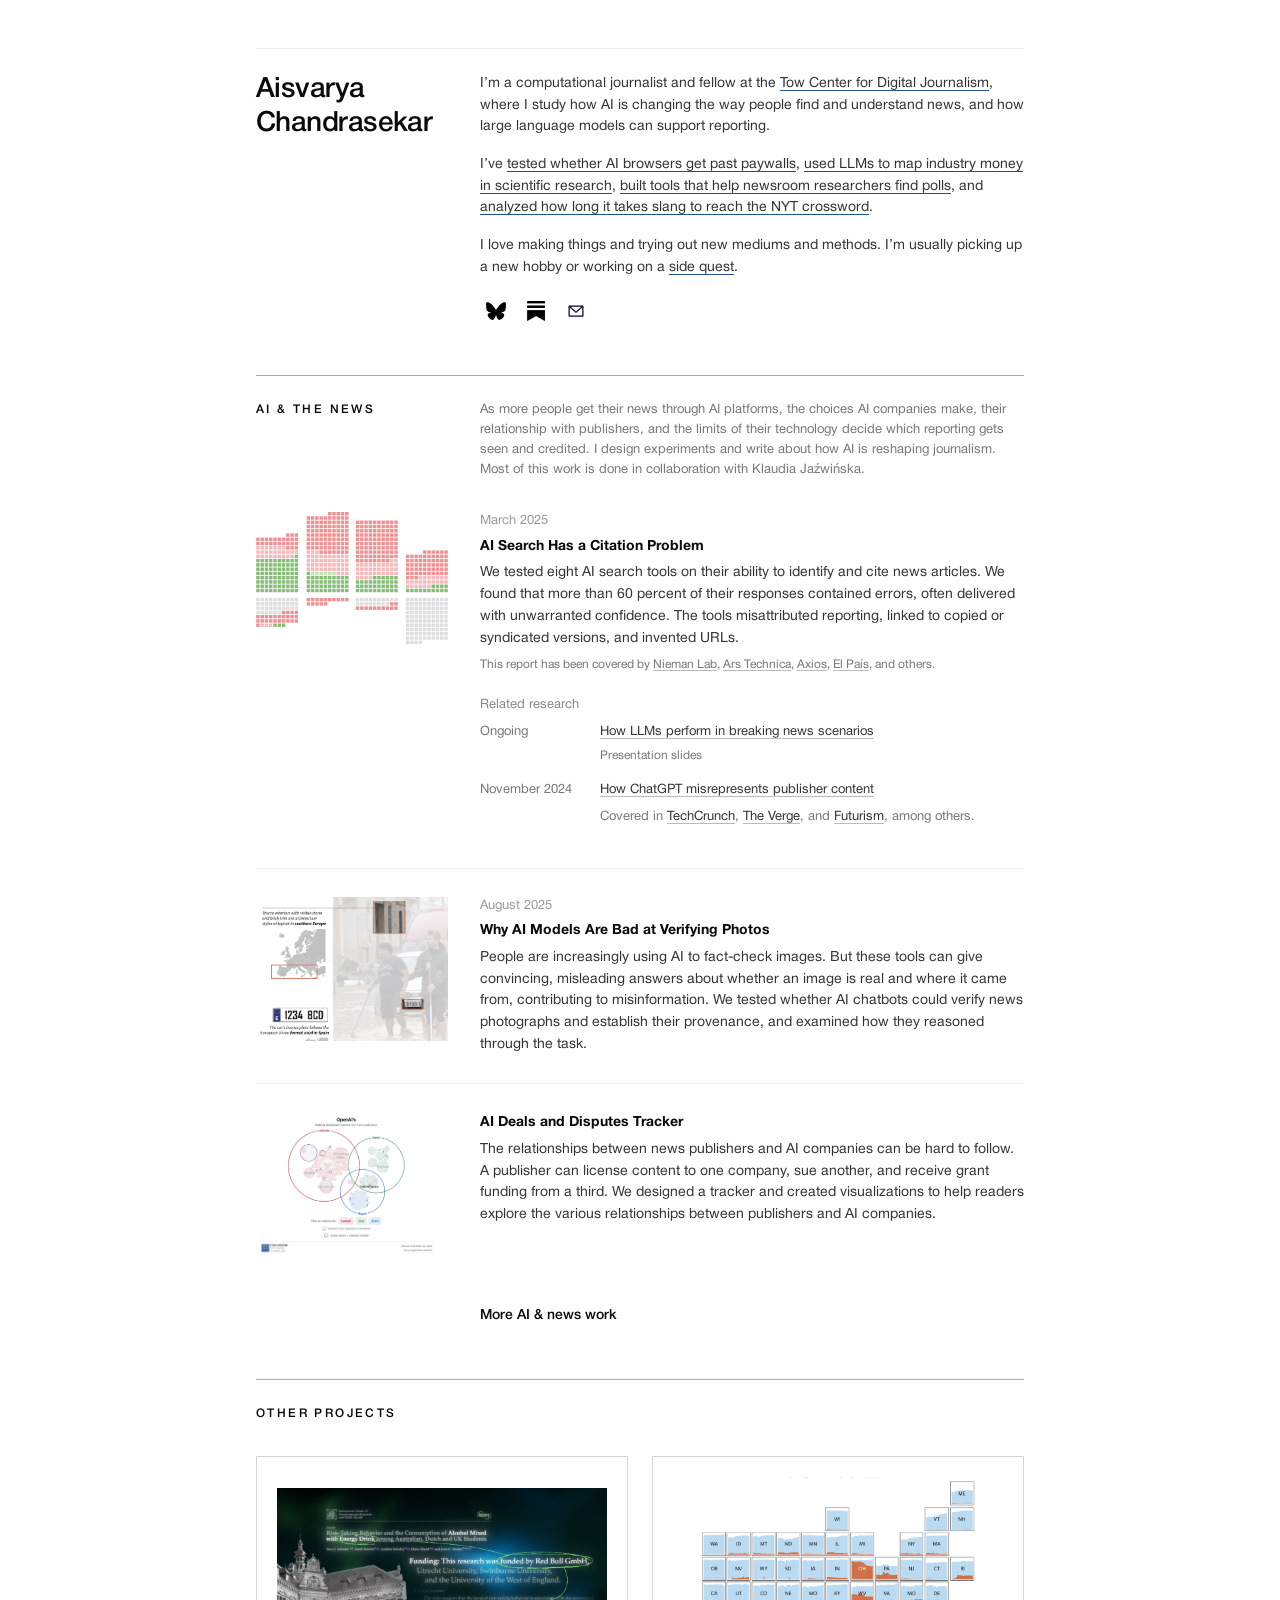
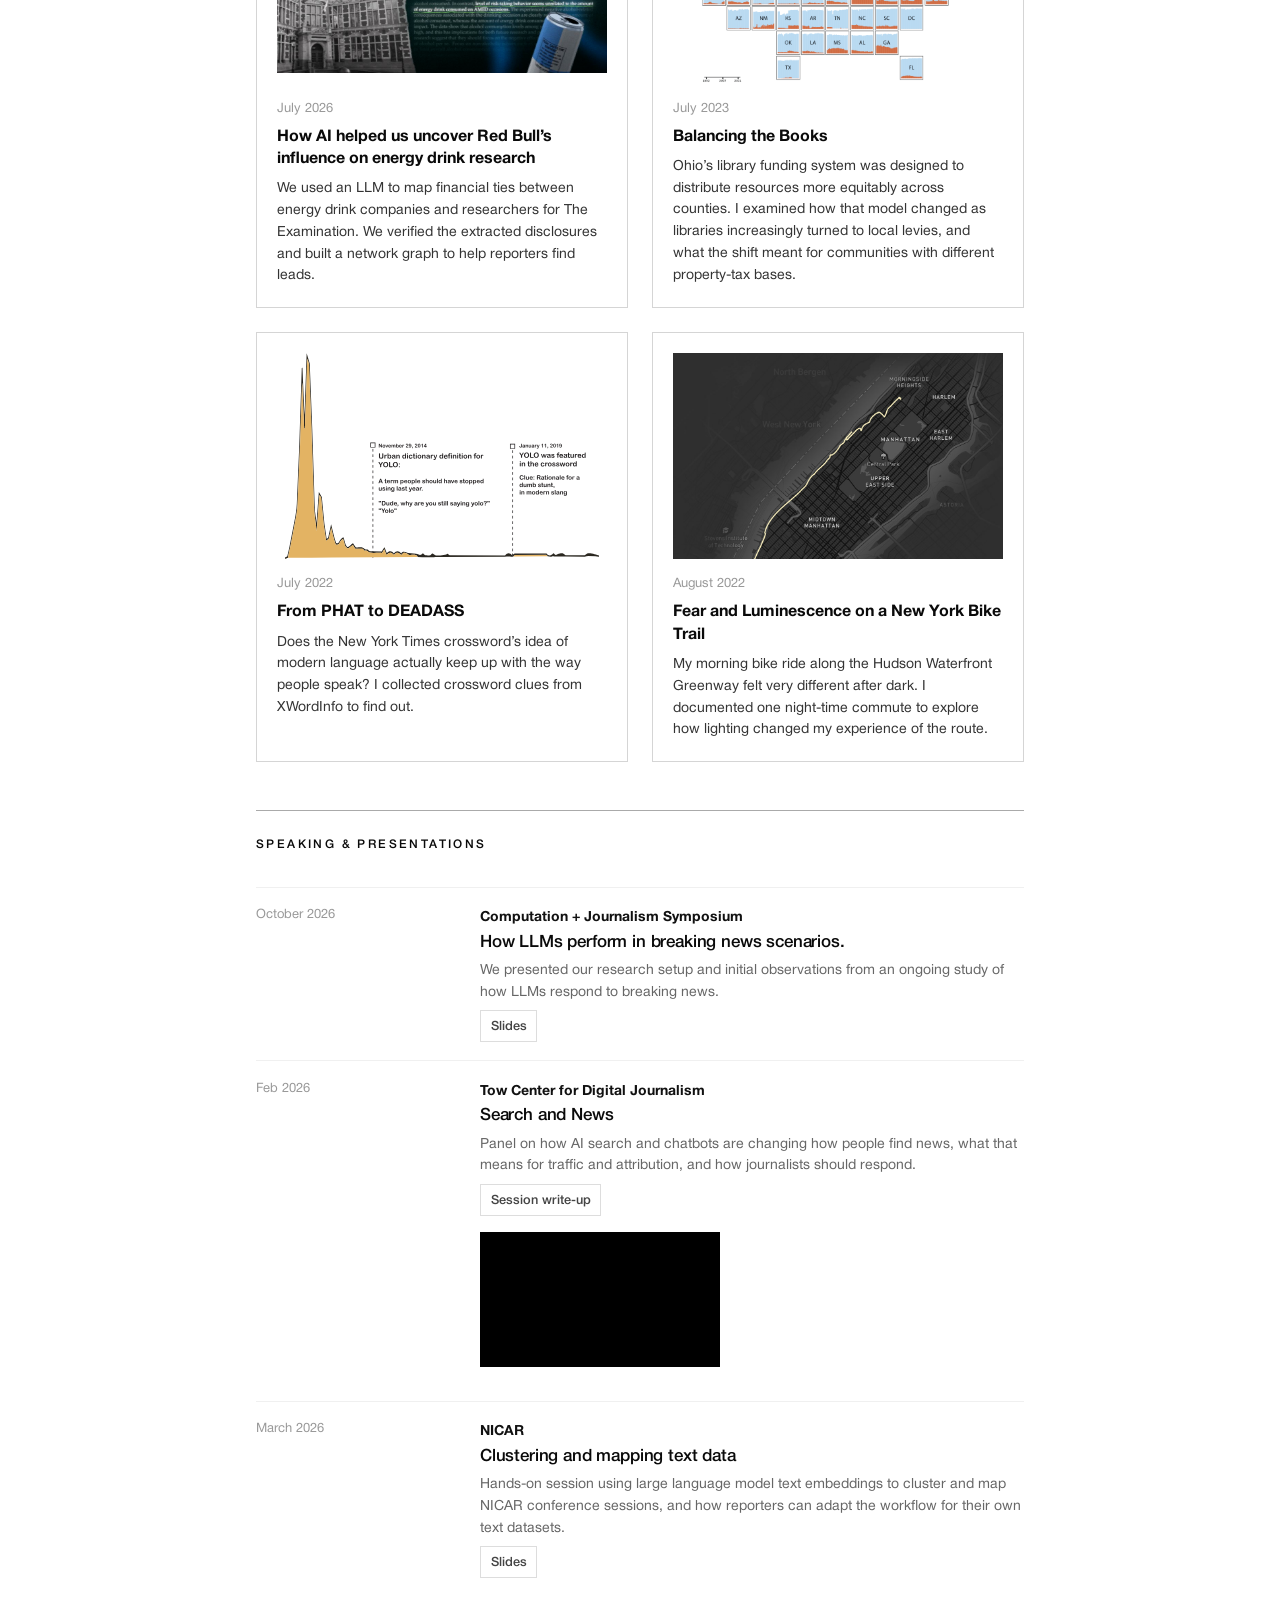
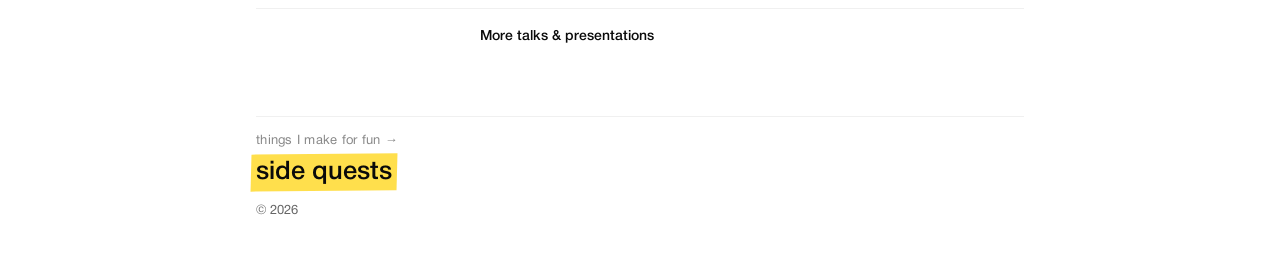
==== commit 1ac1ac9f: "Link bio examples to project stories and Magic Grant" ====
--- a/index.html
+++ b/index.html
@@ -20,7 +20,7 @@
         <h1 class="name">Aisvarya Chandrasekar</h1>
         <div class="header-blurb">
           <p>I’m a computational journalist and fellow at the <a href="https://towcenter.columbia.edu/" target="_blank" rel="noopener">Tow Center for Digital Journalism</a>, where I study how AI is changing the way people find and understand news, and how large language models can support reporting.</p>
-          <p>I’ve tested whether AI browsers get past paywalls, used LLMs to map industry money in scientific research, built tools that help newsroom researchers find polls, and analyzed how long it takes slang to reach the NYT crossword.</p>
+          <p>I’ve <a href="https://www.cjr.org/analysis/how-ai-browsers-sneak-past-blockers-and-paywalls.php" target="_blank" rel="noopener">tested whether AI browsers get past paywalls</a>, <a href="https://www.theexamination.org/articles/red-bull-alcohol-research-methodology" target="_blank" rel="noopener">used LLMs to map industry money in scientific research</a>, <a href="https://brown.stanford.edu/portfolio/pollfinder-ai/" target="_blank" rel="noopener">built tools that help newsroom researchers find polls</a>, and <a href="https://aishichandra.github.io/Slang_NYT_XWord/" target="_blank" rel="noopener">analyzed how long it takes slang to reach the NYT crossword</a>.</p>
           <p>I love making things and trying out new mediums and methods. I’m usually picking up a new hobby or working on a <a href="playground.html">side quest</a>.</p>
         </div>
         <div class="header-icons" aria-label="Social links">
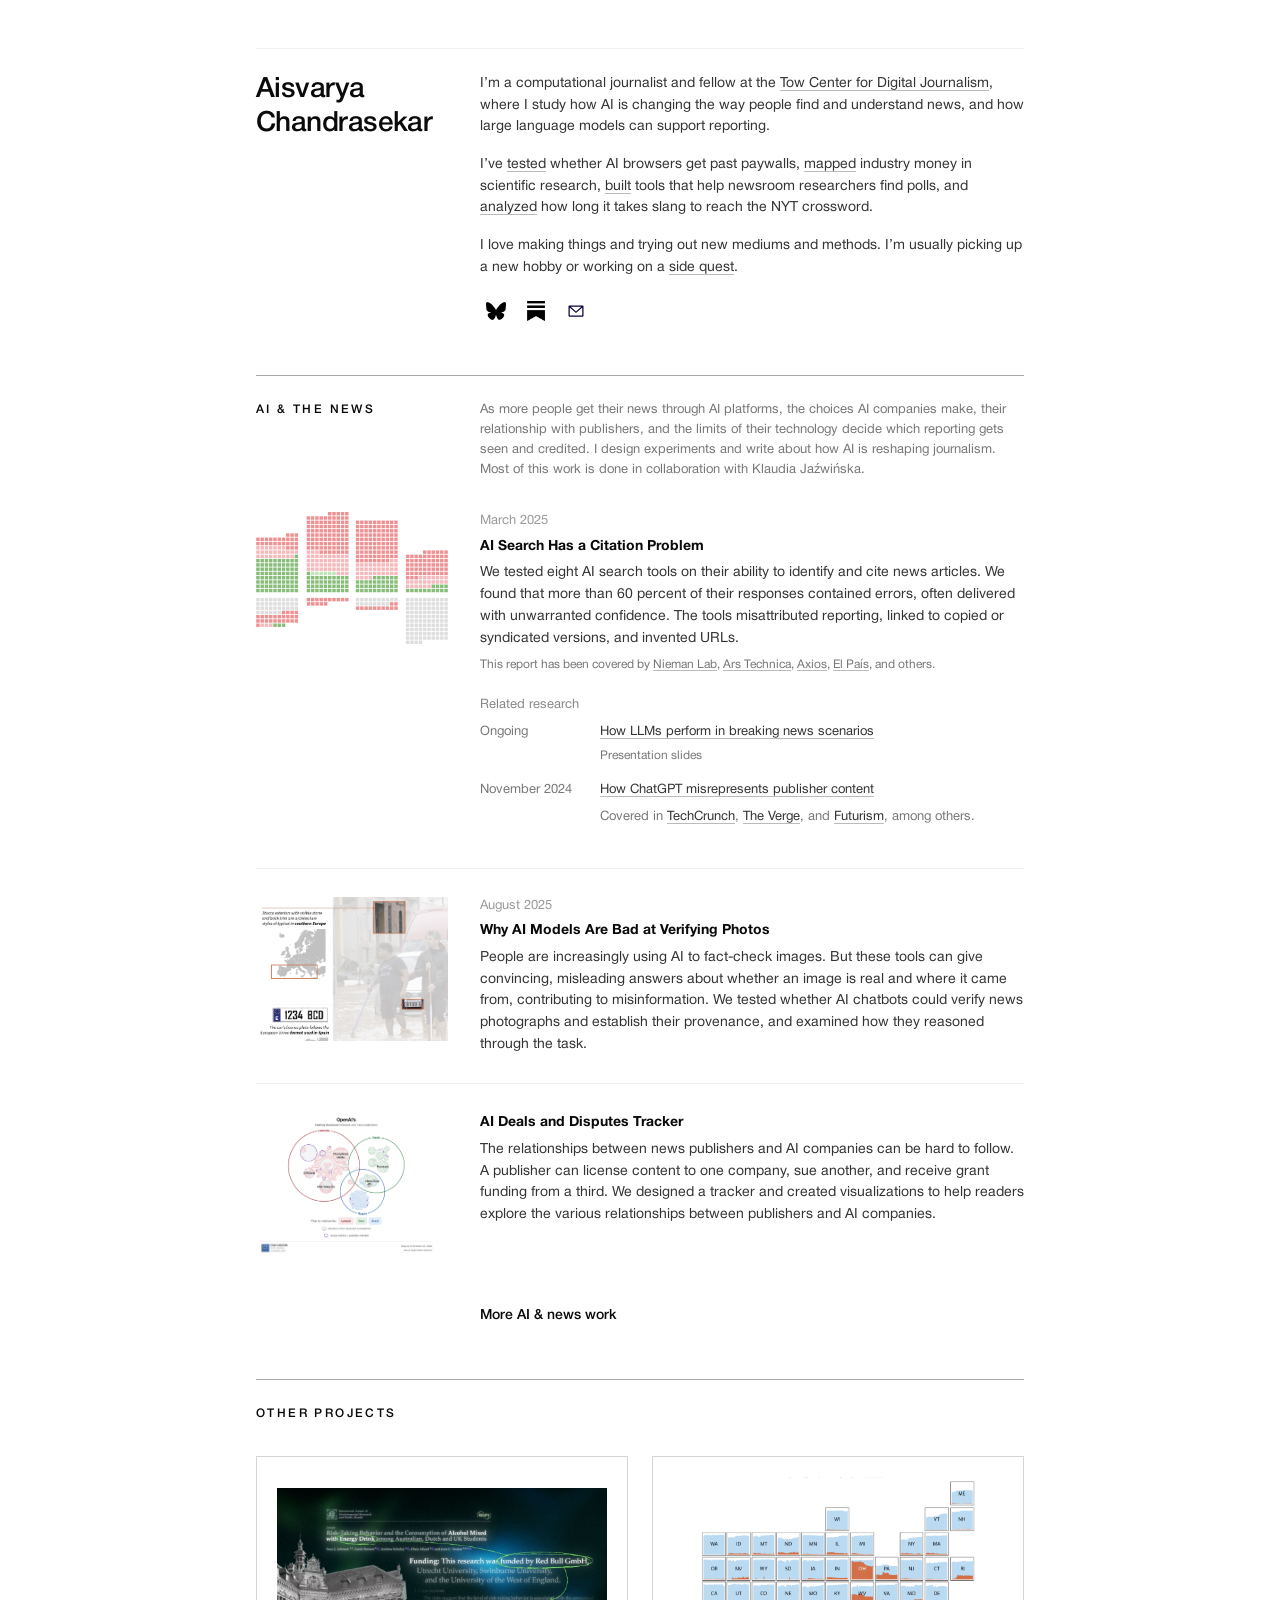
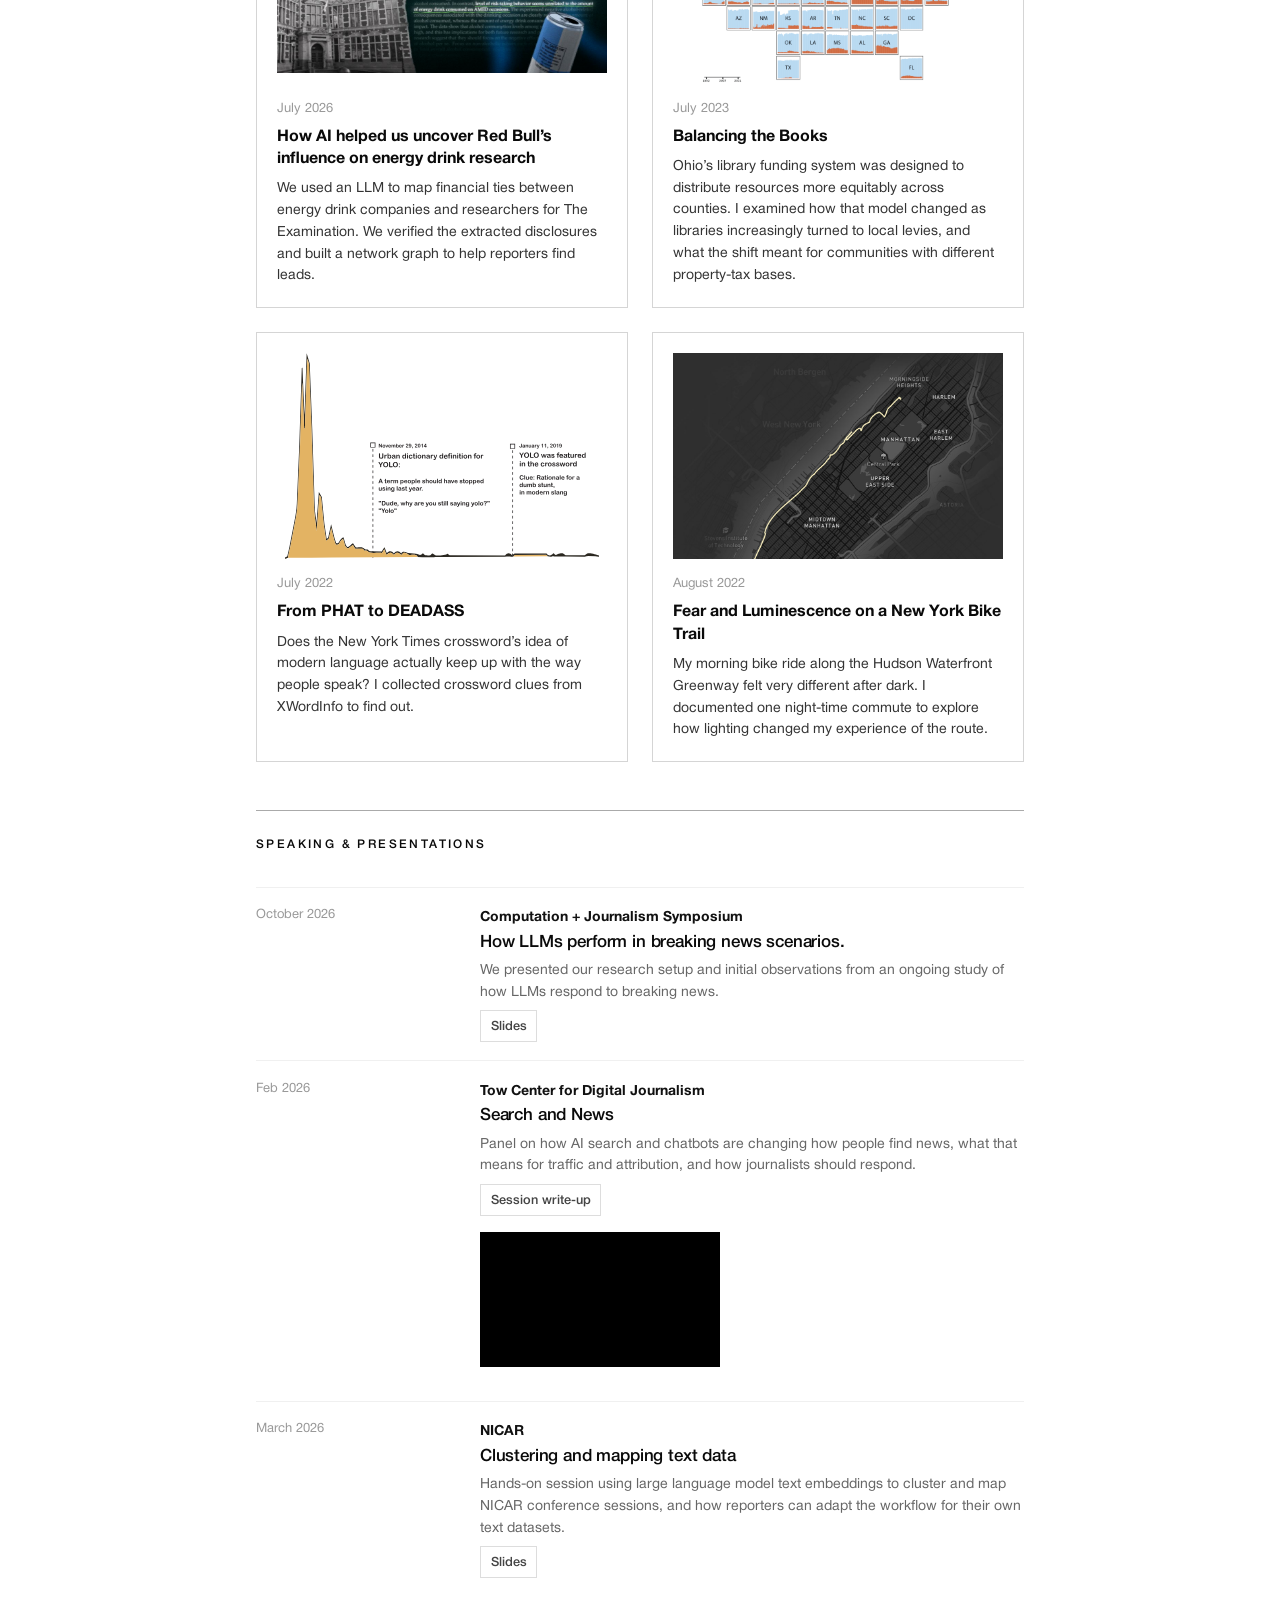
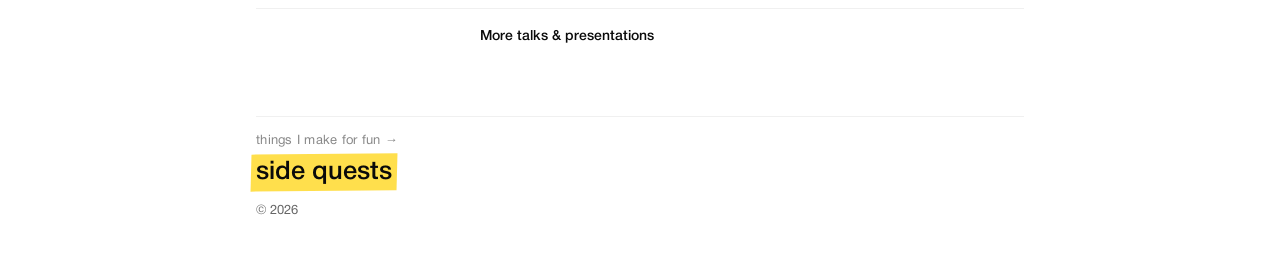
==== commit b5b73307: "Make intro links subtle and link action words" ====
--- a/index.html
+++ b/index.html
@@ -11,7 +11,7 @@
   <link rel="preload" href="fonts/HelveticaNeueRoman.otf" as="font" type="font/otf" crossorigin>
   <link rel="preload" href="assets/thumb-red-bull.jpg" as="image">
   <link rel="preload" href="assets/SVG/Asset%202.svg" as="image">
-  <link rel="stylesheet" href="styles.css?v=69">
+  <link rel="stylesheet" href="styles.css?v=70">
 </head>
 <body class="home-page">
   <div class="page">
@@ -20,7 +20,7 @@
         <h1 class="name">Aisvarya Chandrasekar</h1>
         <div class="header-blurb">
           <p>I’m a computational journalist and fellow at the <a href="https://towcenter.columbia.edu/" target="_blank" rel="noopener">Tow Center for Digital Journalism</a>, where I study how AI is changing the way people find and understand news, and how large language models can support reporting.</p>
-          <p>I’ve <a href="https://www.cjr.org/analysis/how-ai-browsers-sneak-past-blockers-and-paywalls.php" target="_blank" rel="noopener">tested whether AI browsers get past paywalls</a>, <a href="https://www.theexamination.org/articles/red-bull-alcohol-research-methodology" target="_blank" rel="noopener">used LLMs to map industry money in scientific research</a>, <a href="https://brown.stanford.edu/portfolio/pollfinder-ai/" target="_blank" rel="noopener">built tools that help newsroom researchers find polls</a>, and <a href="https://aishichandra.github.io/Slang_NYT_XWord/" target="_blank" rel="noopener">analyzed how long it takes slang to reach the NYT crossword</a>.</p>
+          <p>I’ve <a href="https://www.cjr.org/analysis/how-ai-browsers-sneak-past-blockers-and-paywalls.php" target="_blank" rel="noopener">tested</a> whether AI browsers get past paywalls, <a href="https://www.theexamination.org/articles/red-bull-alcohol-research-methodology" target="_blank" rel="noopener">mapped</a> industry money in scientific research, <a href="https://brown.stanford.edu/portfolio/pollfinder-ai/" target="_blank" rel="noopener">built</a> tools that help newsroom researchers find polls, and <a href="https://aishichandra.github.io/Slang_NYT_XWord/" target="_blank" rel="noopener">analyzed</a> how long it takes slang to reach the NYT crossword.</p>
           <p>I love making things and trying out new mediums and methods. I’m usually picking up a new hobby or working on a <a href="playground.html">side quest</a>.</p>
         </div>
         <div class="header-icons" aria-label="Social links">
--- a/styles.css
+++ b/styles.css
@@ -2948,3 +2948,13 @@
 .home-page .section-header:has(.section-title--reporting, .section-title--speaking) {
   margin-bottom: 2rem;
 }
+
+.home-page .header-blurb a {
+  color: inherit;
+  text-decoration-color: #bbb;
+  text-decoration-thickness: 1px;
+  text-underline-offset: 0.18em;
+}
+.home-page .header-blurb a:hover {
+  text-decoration-color: currentColor;
+}
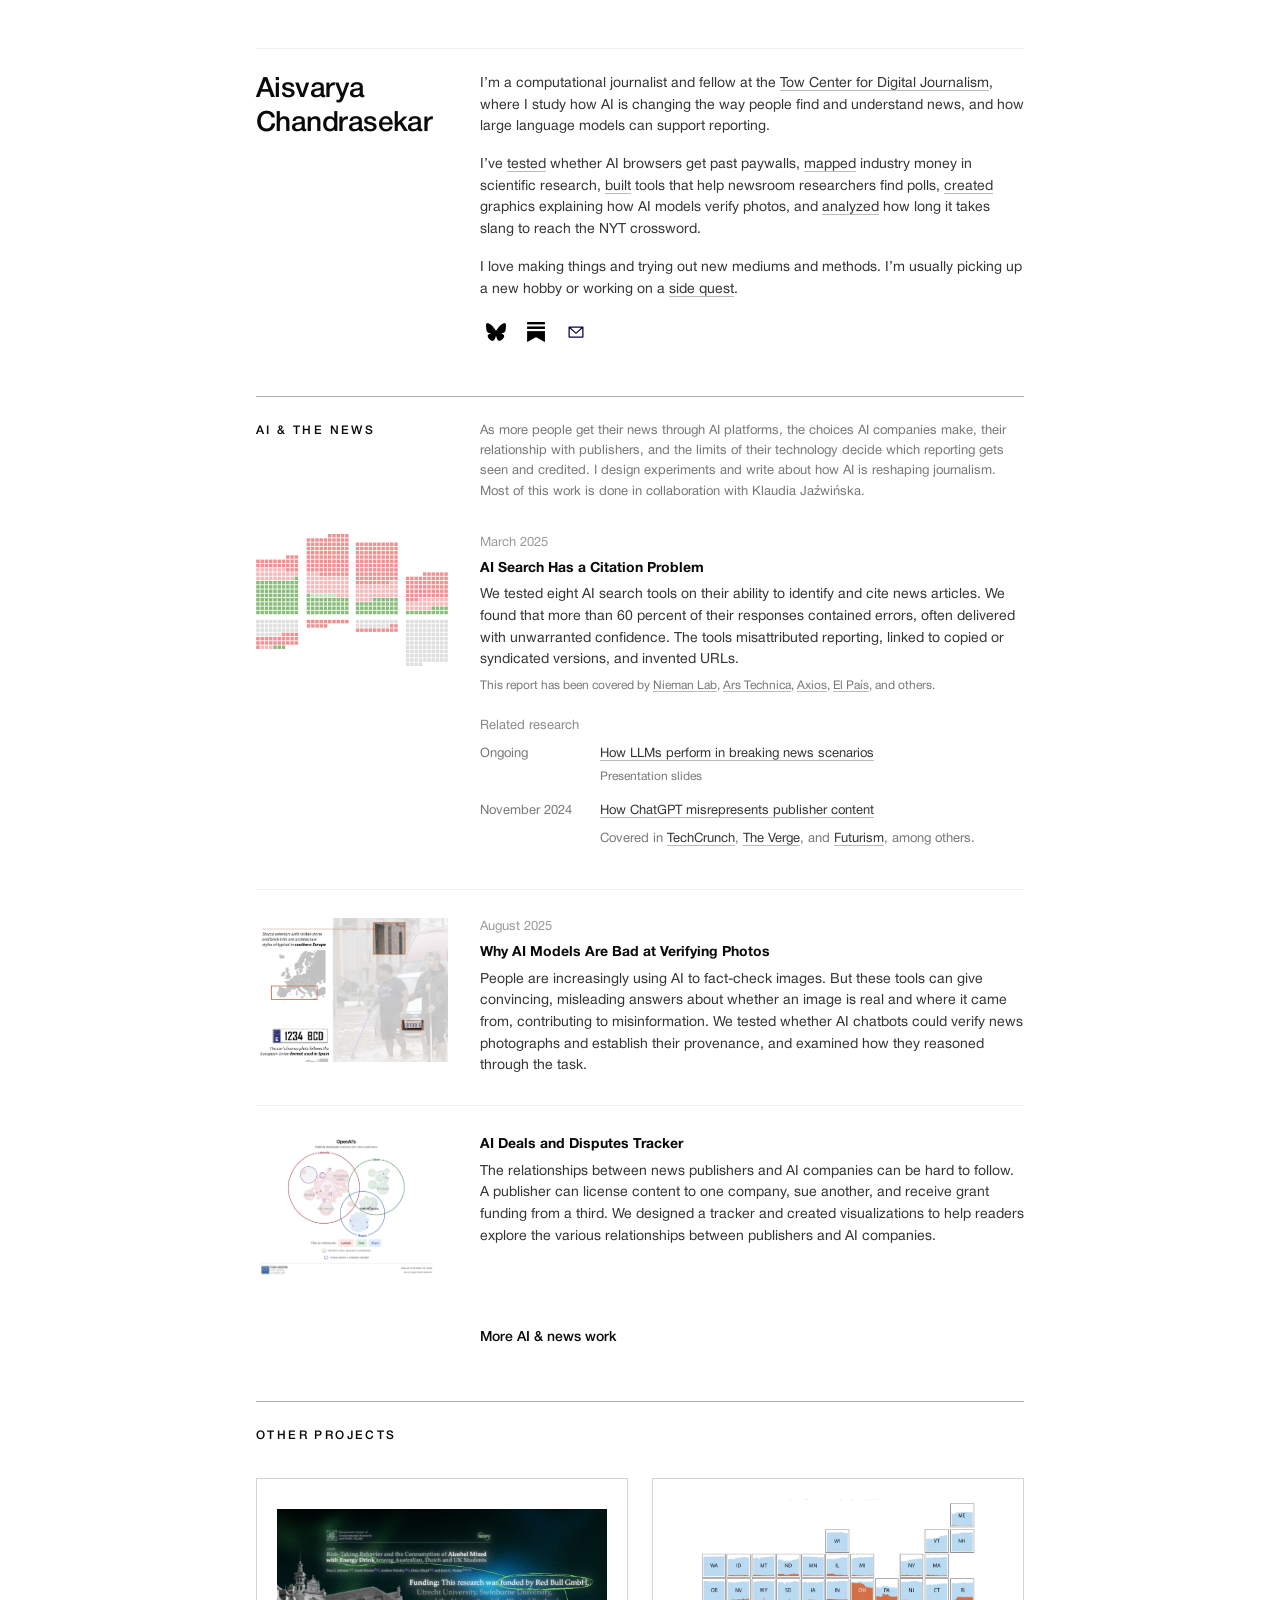
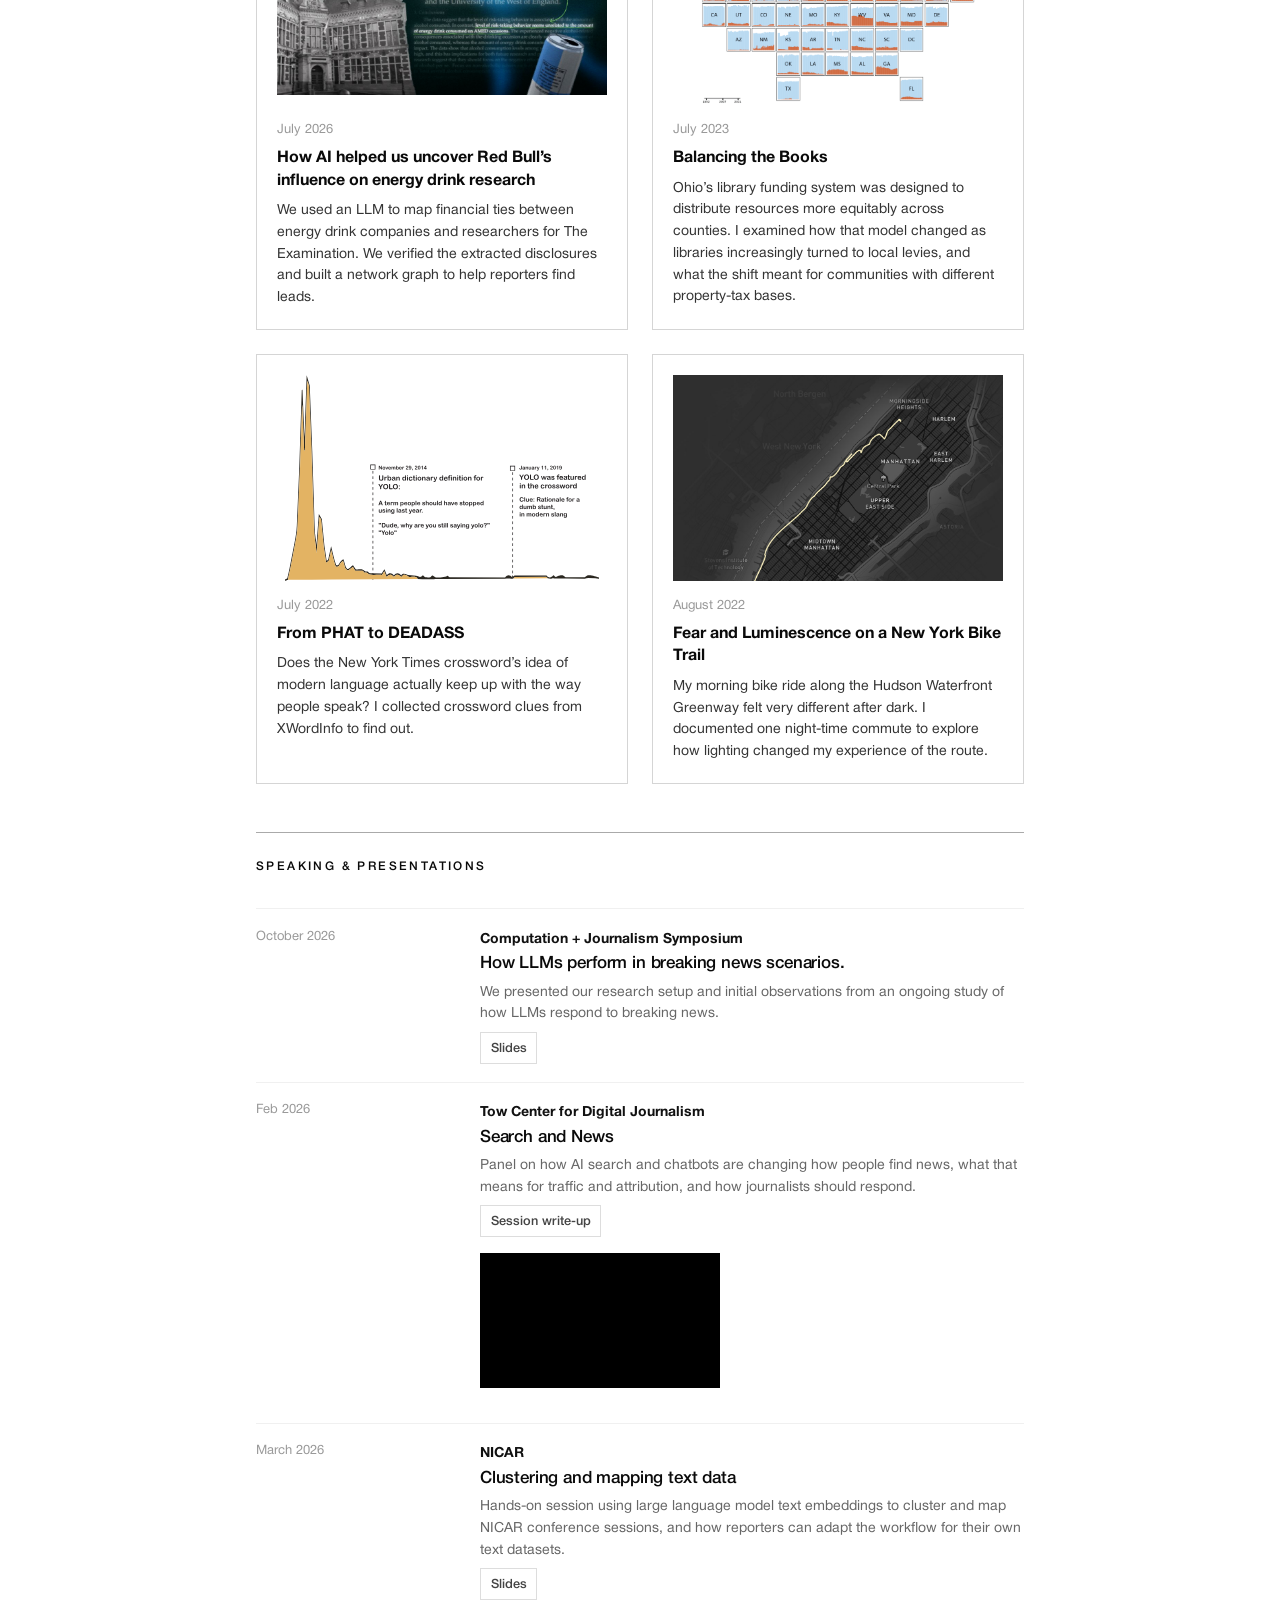
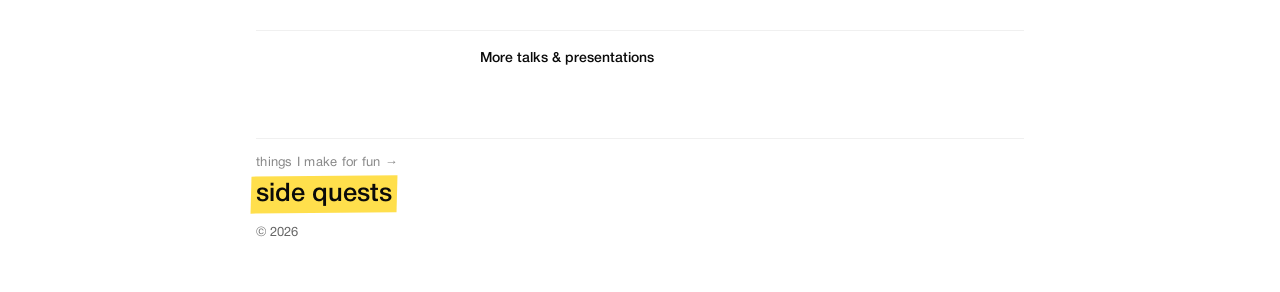
==== commit 30289601: "Include photo verification graphics in bio" ====
--- a/index.html
+++ b/index.html
@@ -20,7 +20,7 @@
         <h1 class="name">Aisvarya Chandrasekar</h1>
         <div class="header-blurb">
           <p>I’m a computational journalist and fellow at the <a href="https://towcenter.columbia.edu/" target="_blank" rel="noopener">Tow Center for Digital Journalism</a>, where I study how AI is changing the way people find and understand news, and how large language models can support reporting.</p>
-          <p>I’ve <a href="https://www.cjr.org/analysis/how-ai-browsers-sneak-past-blockers-and-paywalls.php" target="_blank" rel="noopener">tested</a> whether AI browsers get past paywalls, <a href="https://www.theexamination.org/articles/red-bull-alcohol-research-methodology" target="_blank" rel="noopener">mapped</a> industry money in scientific research, <a href="https://brown.stanford.edu/portfolio/pollfinder-ai/" target="_blank" rel="noopener">built</a> tools that help newsroom researchers find polls, and <a href="https://aishichandra.github.io/Slang_NYT_XWord/" target="_blank" rel="noopener">analyzed</a> how long it takes slang to reach the NYT crossword.</p>
+          <p>I’ve <a href="https://www.cjr.org/analysis/how-ai-browsers-sneak-past-blockers-and-paywalls.php" target="_blank" rel="noopener">tested</a> whether AI browsers get past paywalls, <a href="https://www.theexamination.org/articles/red-bull-alcohol-research-methodology" target="_blank" rel="noopener">mapped</a> industry money in scientific research, <a href="https://brown.stanford.edu/portfolio/pollfinder-ai/" target="_blank" rel="noopener">built</a> tools that help newsroom researchers find polls, <a href="https://www.cjr.org/tow_center/why-ai-models-are-bad-at-verifying-photos.php" target="_blank" rel="noopener">created</a> graphics explaining how AI models verify photos, and <a href="https://aishichandra.github.io/Slang_NYT_XWord/" target="_blank" rel="noopener">analyzed</a> how long it takes slang to reach the NYT crossword.</p>
           <p>I love making things and trying out new mediums and methods. I’m usually picking up a new hobby or working on a <a href="playground.html">side quest</a>.</p>
         </div>
         <div class="header-icons" aria-label="Social links">
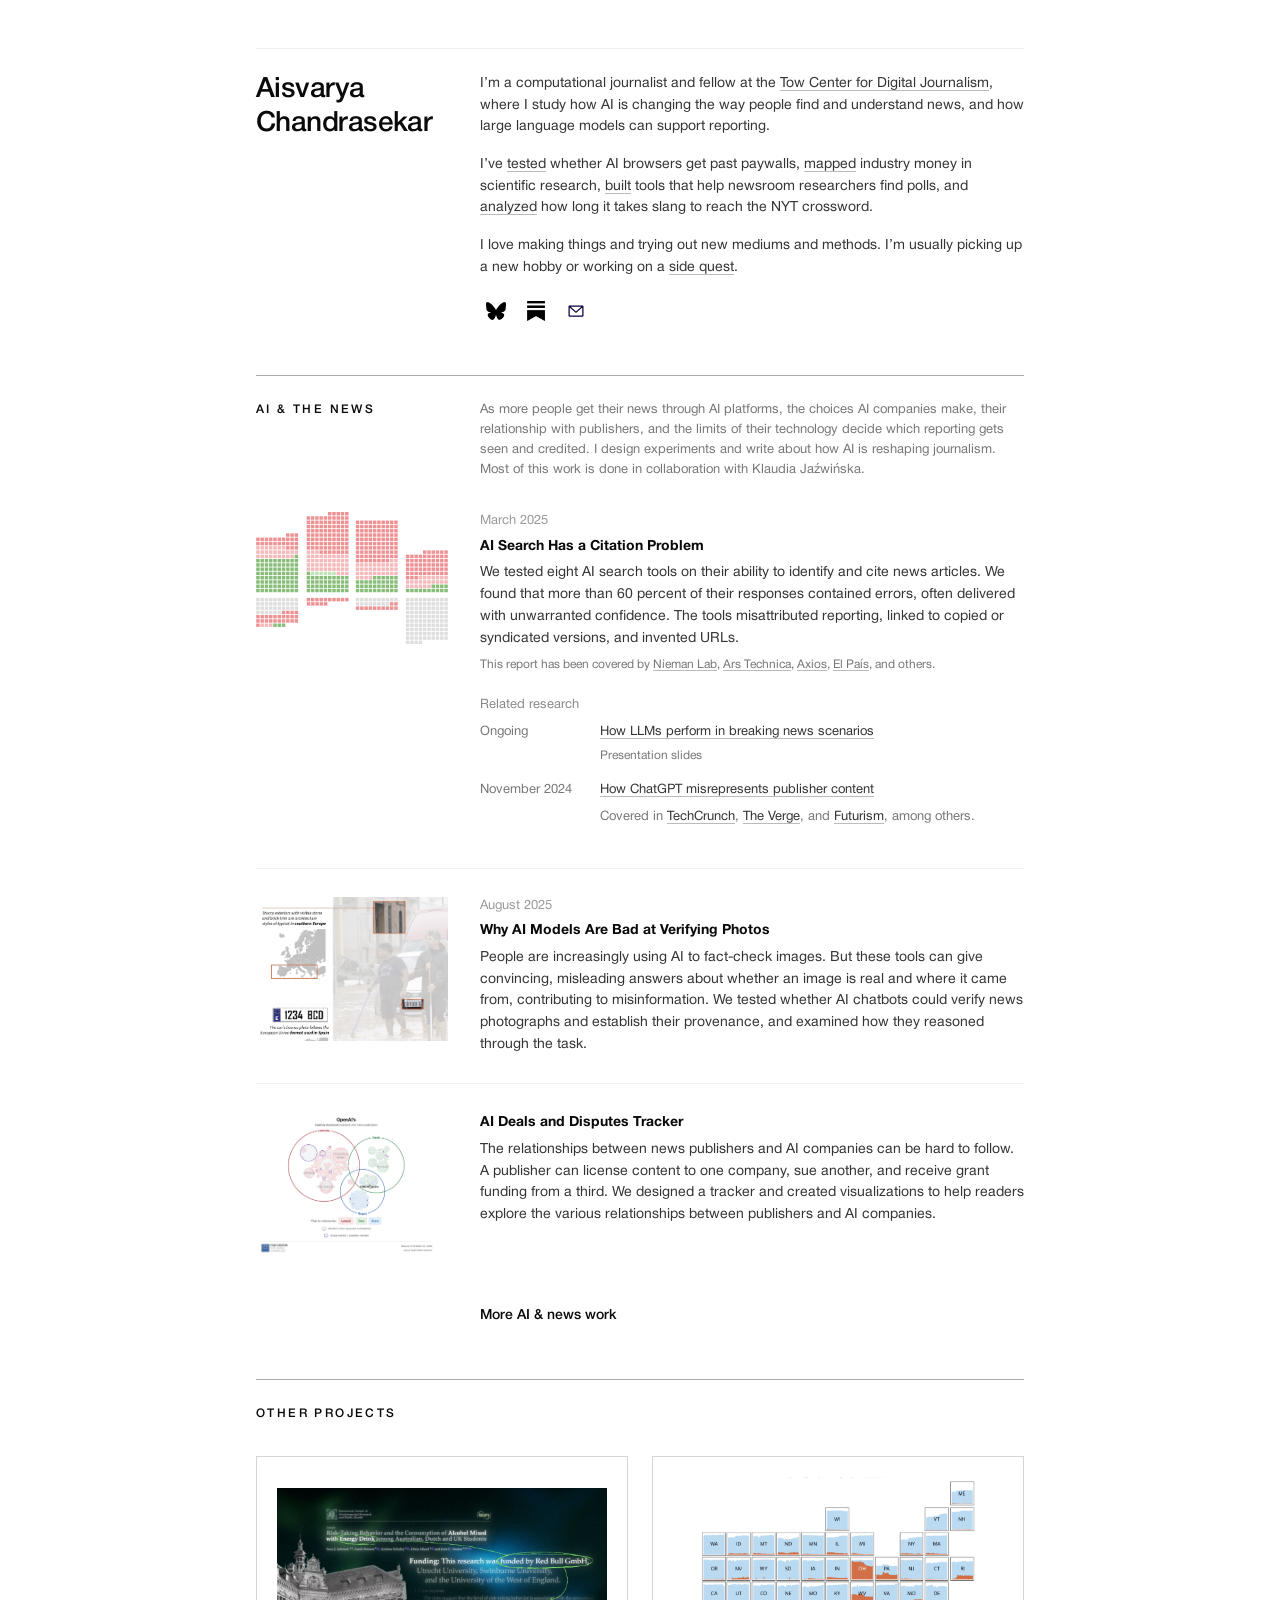
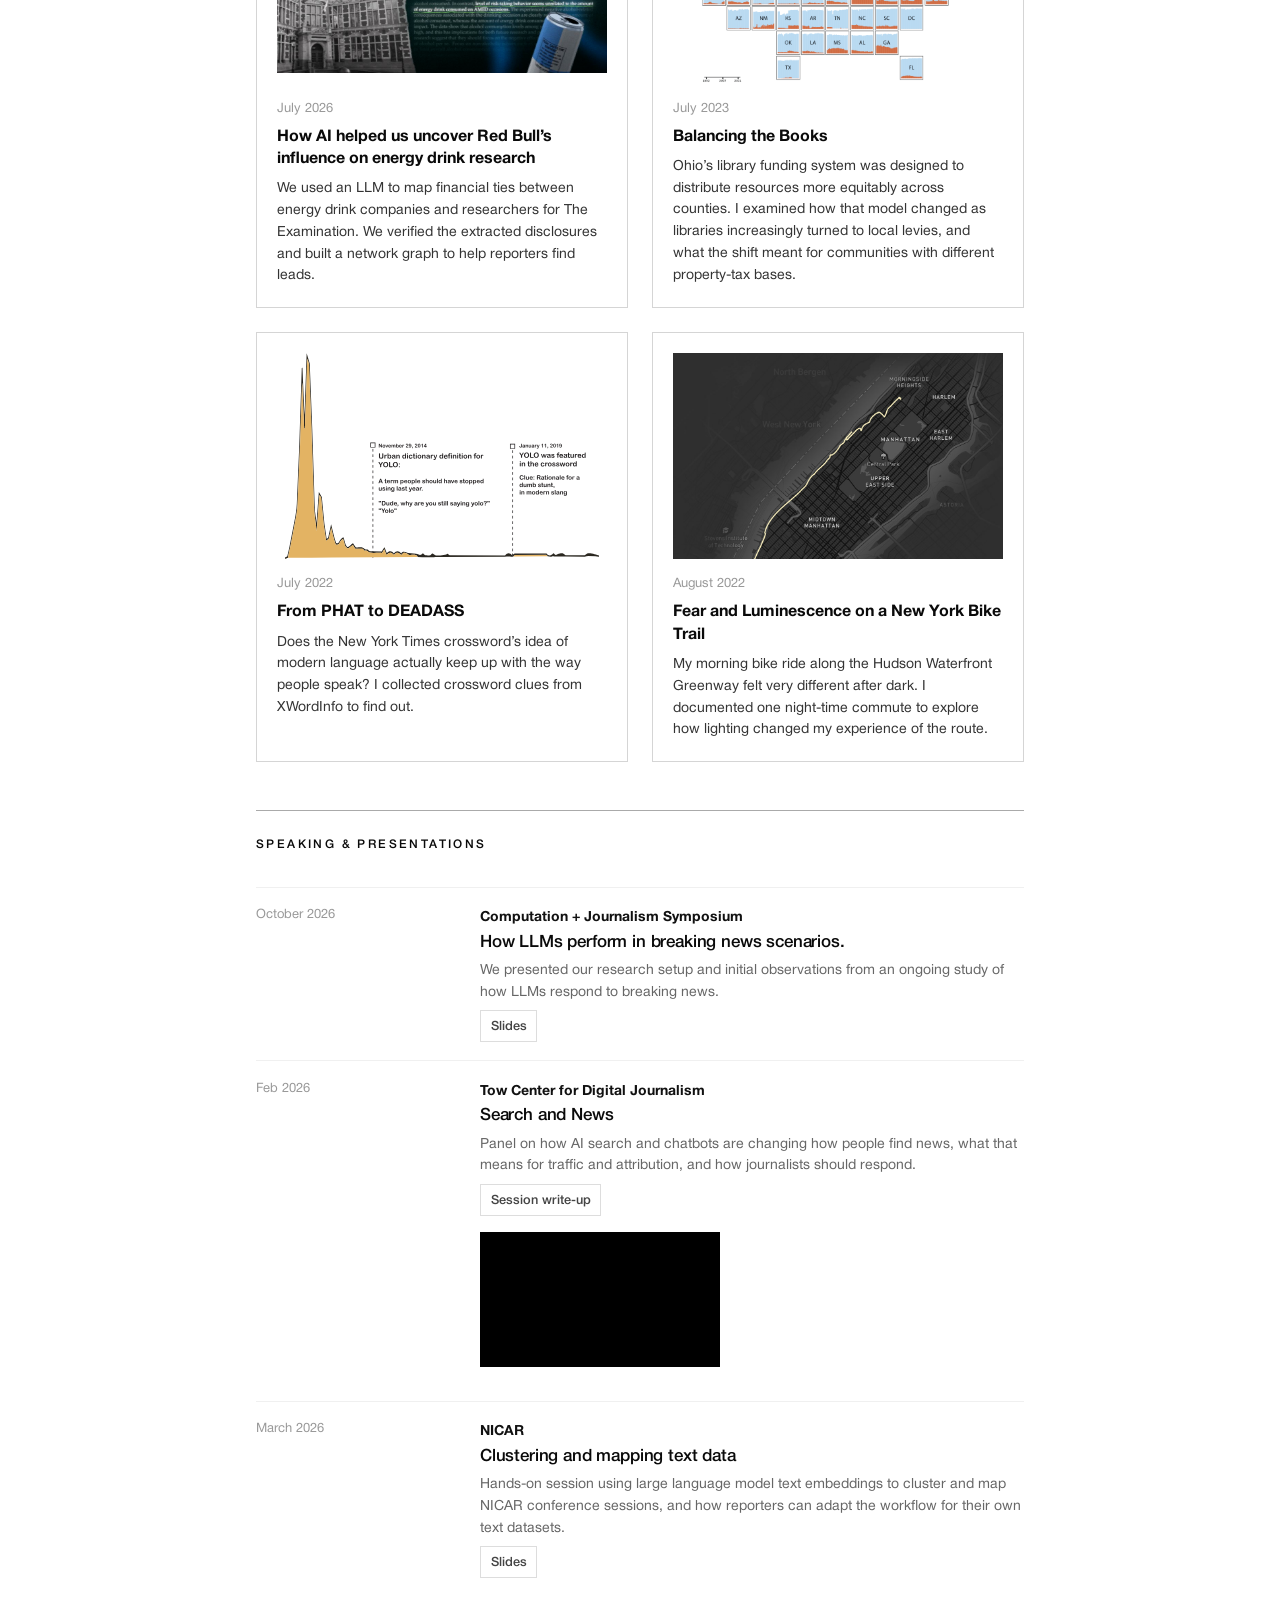
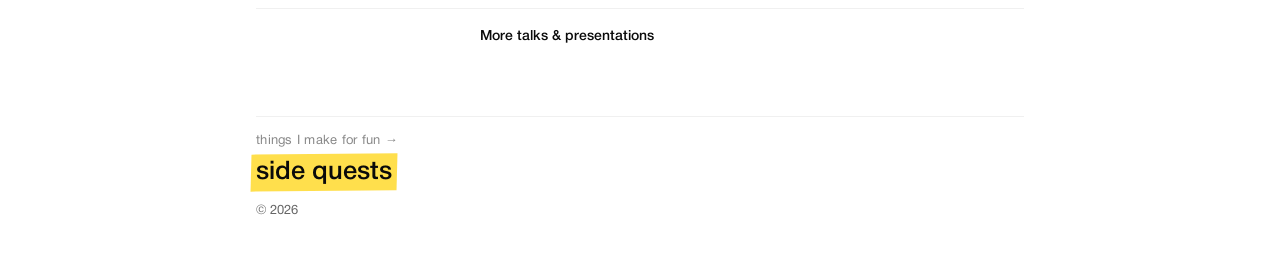
==== commit 567a9060: "Keep bio focused on four project examples" ====
--- a/index.html
+++ b/index.html
@@ -20,7 +20,7 @@
         <h1 class="name">Aisvarya Chandrasekar</h1>
         <div class="header-blurb">
           <p>I’m a computational journalist and fellow at the <a href="https://towcenter.columbia.edu/" target="_blank" rel="noopener">Tow Center for Digital Journalism</a>, where I study how AI is changing the way people find and understand news, and how large language models can support reporting.</p>
-          <p>I’ve <a href="https://www.cjr.org/analysis/how-ai-browsers-sneak-past-blockers-and-paywalls.php" target="_blank" rel="noopener">tested</a> whether AI browsers get past paywalls, <a href="https://www.theexamination.org/articles/red-bull-alcohol-research-methodology" target="_blank" rel="noopener">mapped</a> industry money in scientific research, <a href="https://brown.stanford.edu/portfolio/pollfinder-ai/" target="_blank" rel="noopener">built</a> tools that help newsroom researchers find polls, <a href="https://www.cjr.org/tow_center/why-ai-models-are-bad-at-verifying-photos.php" target="_blank" rel="noopener">created</a> graphics explaining how AI models verify photos, and <a href="https://aishichandra.github.io/Slang_NYT_XWord/" target="_blank" rel="noopener">analyzed</a> how long it takes slang to reach the NYT crossword.</p>
+          <p>I’ve <a href="https://www.cjr.org/analysis/how-ai-browsers-sneak-past-blockers-and-paywalls.php" target="_blank" rel="noopener">tested</a> whether AI browsers get past paywalls, <a href="https://www.theexamination.org/articles/red-bull-alcohol-research-methodology" target="_blank" rel="noopener">mapped</a> industry money in scientific research, <a href="https://brown.stanford.edu/portfolio/pollfinder-ai/" target="_blank" rel="noopener">built</a> tools that help newsroom researchers find polls, and <a href="https://aishichandra.github.io/Slang_NYT_XWord/" target="_blank" rel="noopener">analyzed</a> how long it takes slang to reach the NYT crossword.</p>
           <p>I love making things and trying out new mediums and methods. I’m usually picking up a new hobby or working on a <a href="playground.html">side quest</a>.</p>
         </div>
         <div class="header-icons" aria-label="Social links">
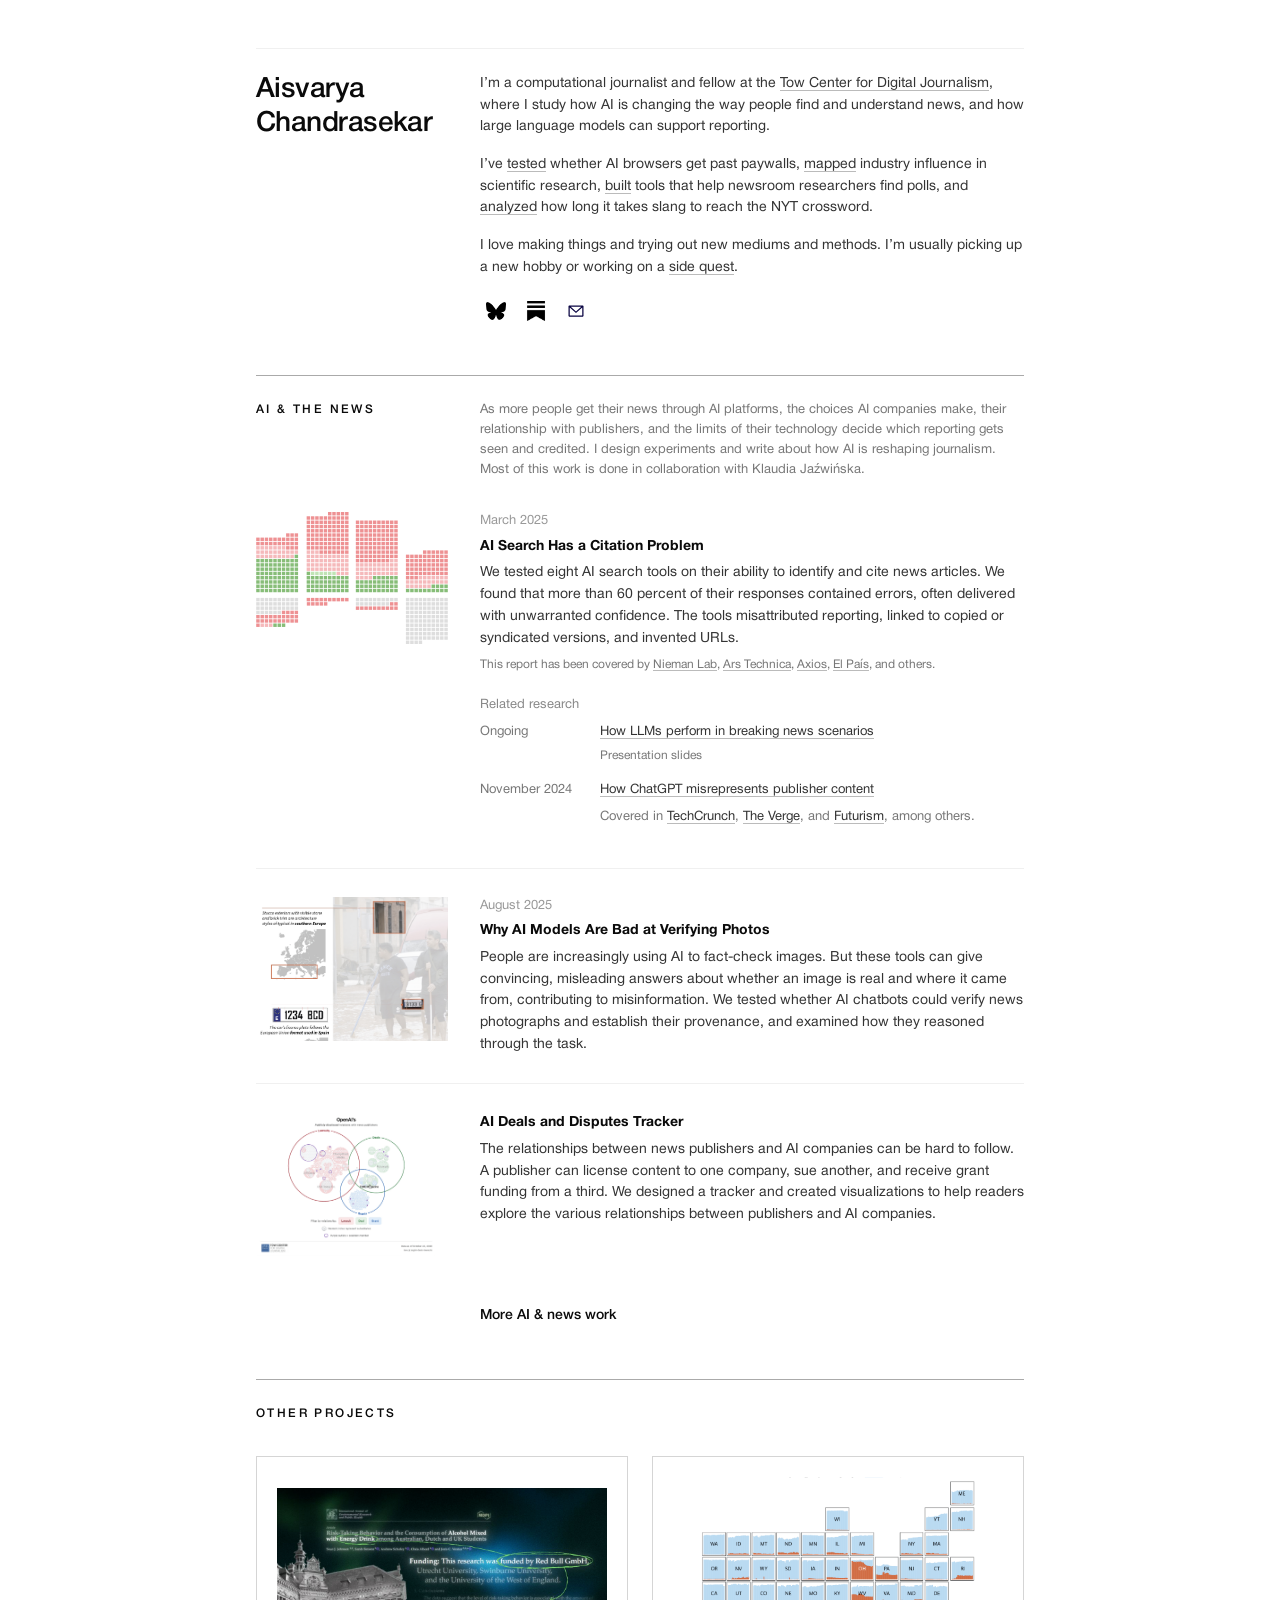
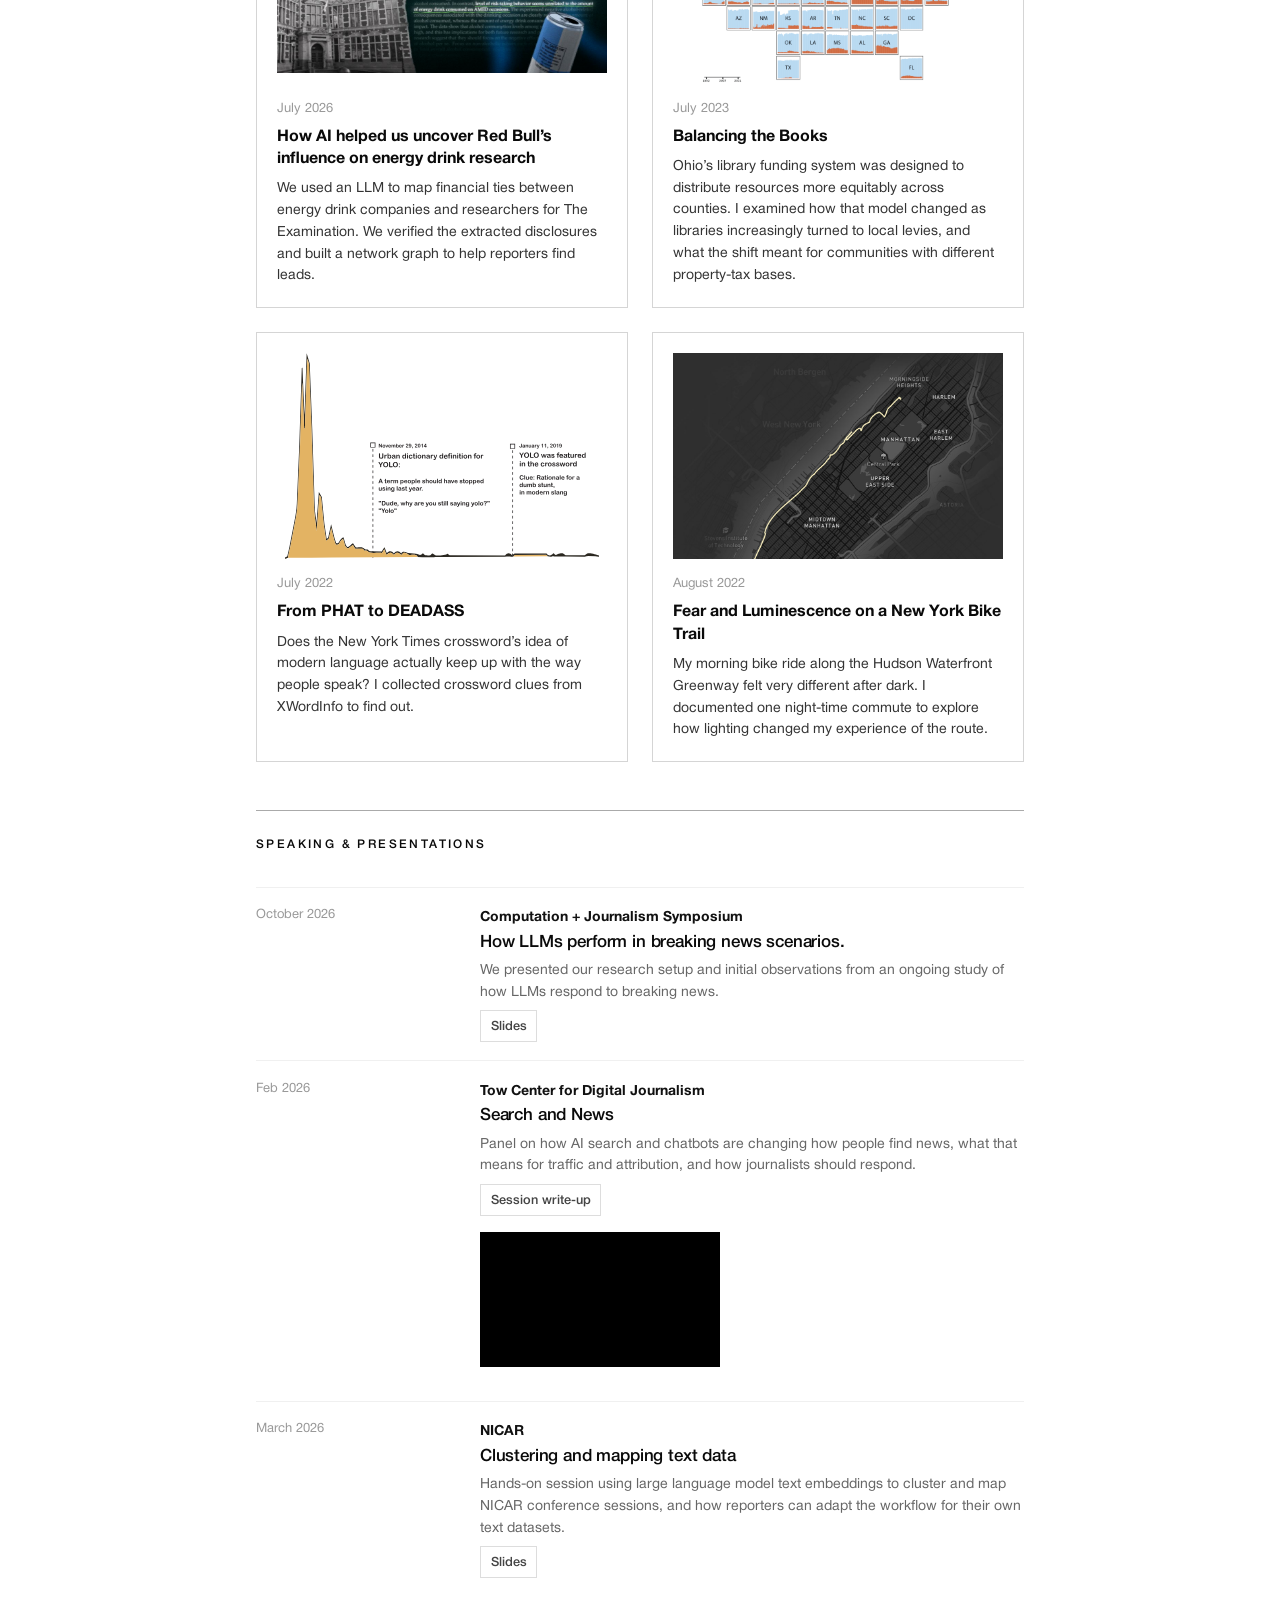
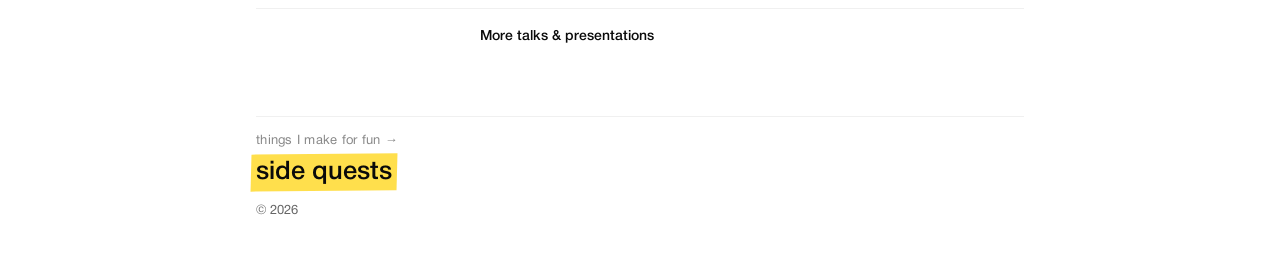
==== commit b2ab7ec8: "Describe industry influence in bio" ====
--- a/index.html
+++ b/index.html
@@ -20,7 +20,7 @@
         <h1 class="name">Aisvarya Chandrasekar</h1>
         <div class="header-blurb">
           <p>I’m a computational journalist and fellow at the <a href="https://towcenter.columbia.edu/" target="_blank" rel="noopener">Tow Center for Digital Journalism</a>, where I study how AI is changing the way people find and understand news, and how large language models can support reporting.</p>
-          <p>I’ve <a href="https://www.cjr.org/analysis/how-ai-browsers-sneak-past-blockers-and-paywalls.php" target="_blank" rel="noopener">tested</a> whether AI browsers get past paywalls, <a href="https://www.theexamination.org/articles/red-bull-alcohol-research-methodology" target="_blank" rel="noopener">mapped</a> industry money in scientific research, <a href="https://brown.stanford.edu/portfolio/pollfinder-ai/" target="_blank" rel="noopener">built</a> tools that help newsroom researchers find polls, and <a href="https://aishichandra.github.io/Slang_NYT_XWord/" target="_blank" rel="noopener">analyzed</a> how long it takes slang to reach the NYT crossword.</p>
+          <p>I’ve <a href="https://www.cjr.org/analysis/how-ai-browsers-sneak-past-blockers-and-paywalls.php" target="_blank" rel="noopener">tested</a> whether AI browsers get past paywalls, <a href="https://www.theexamination.org/articles/red-bull-alcohol-research-methodology" target="_blank" rel="noopener">mapped</a> industry influence in scientific research, <a href="https://brown.stanford.edu/portfolio/pollfinder-ai/" target="_blank" rel="noopener">built</a> tools that help newsroom researchers find polls, and <a href="https://aishichandra.github.io/Slang_NYT_XWord/" target="_blank" rel="noopener">analyzed</a> how long it takes slang to reach the NYT crossword.</p>
           <p>I love making things and trying out new mediums and methods. I’m usually picking up a new hobby or working on a <a href="playground.html">side quest</a>.</p>
         </div>
         <div class="header-icons" aria-label="Social links">
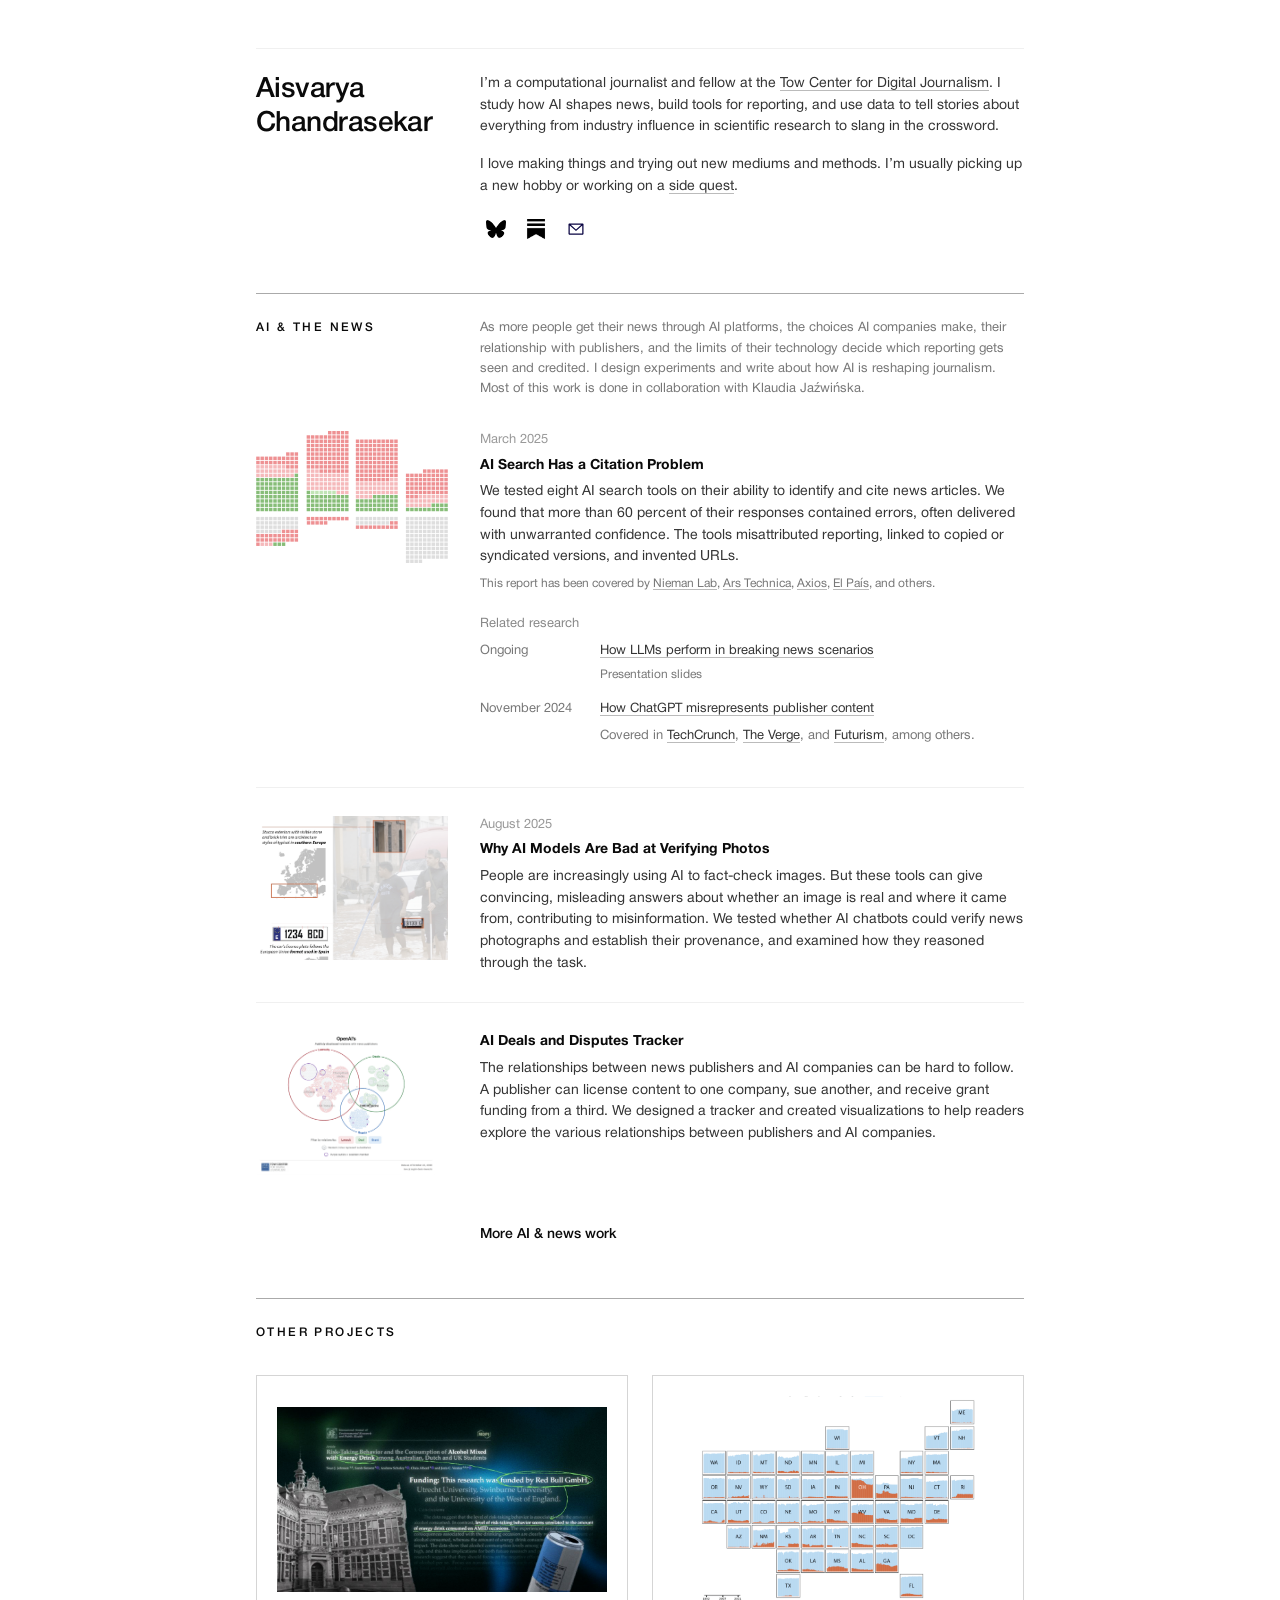
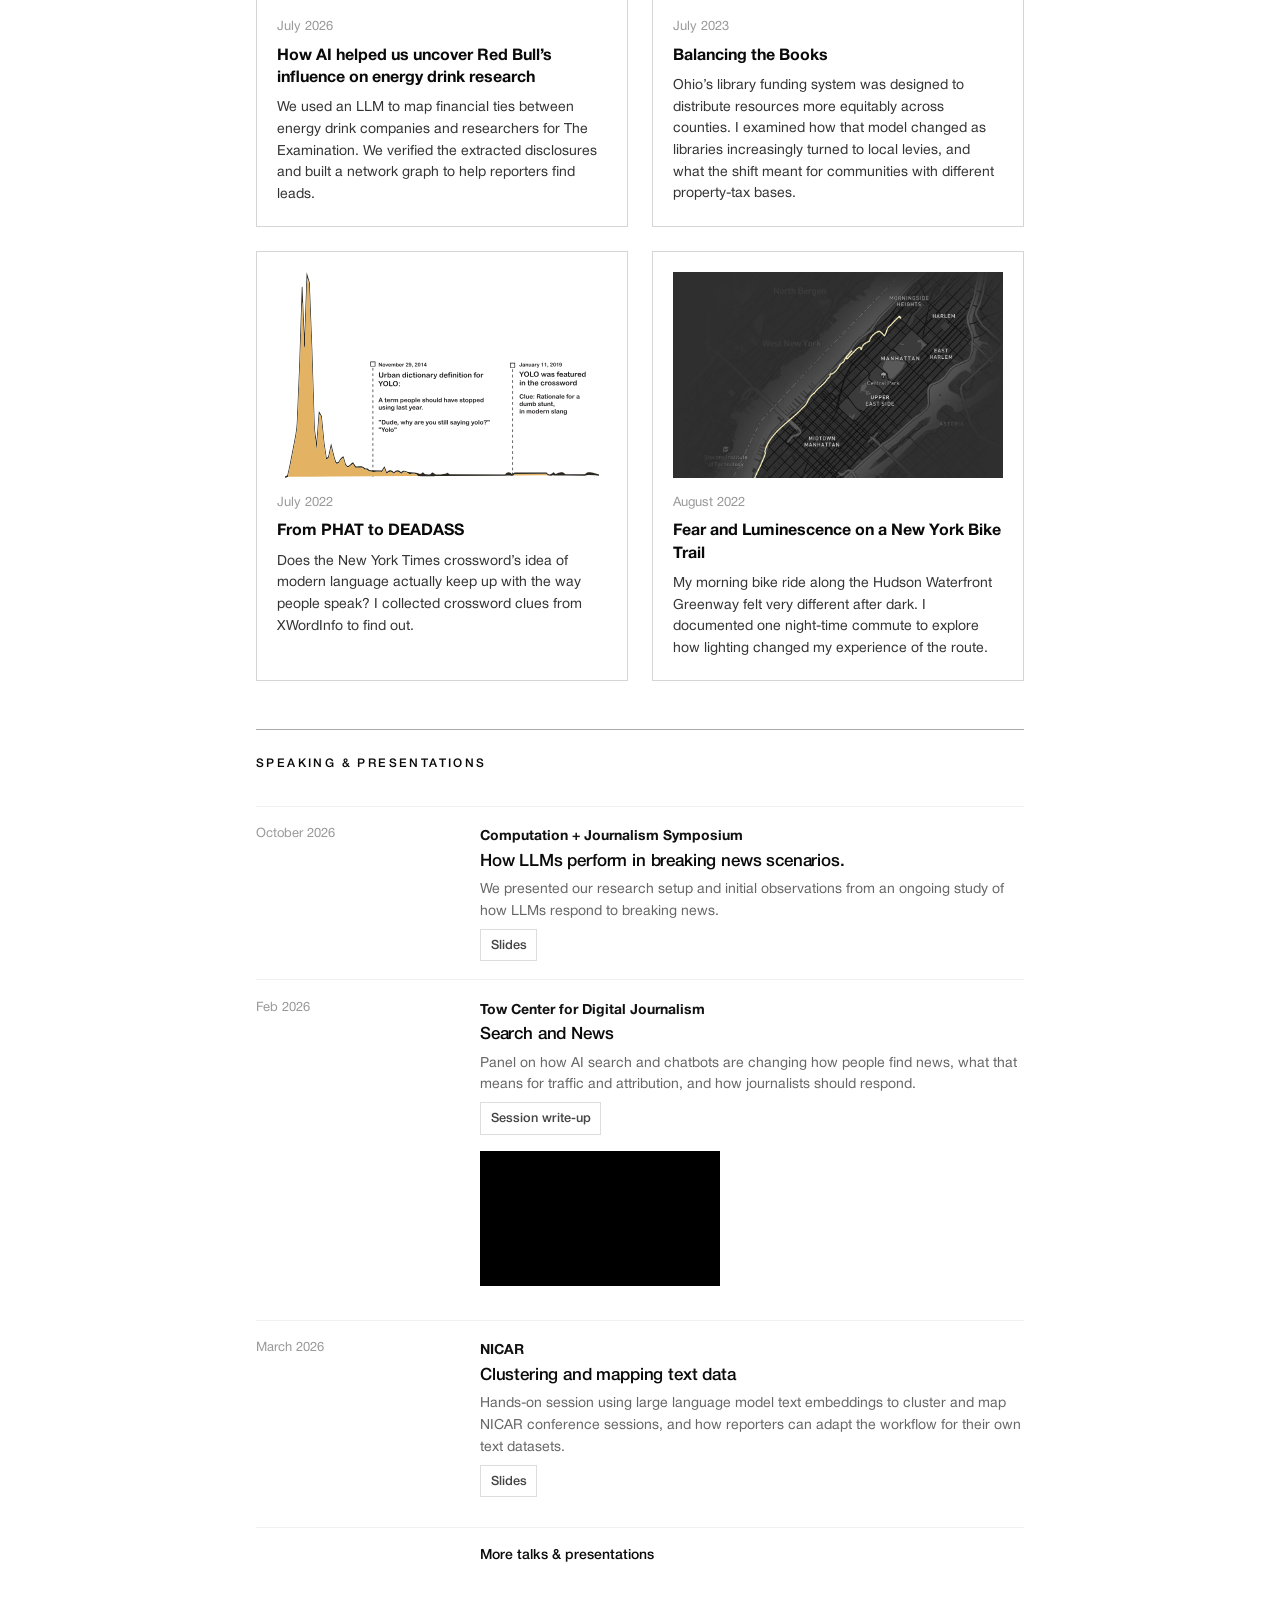
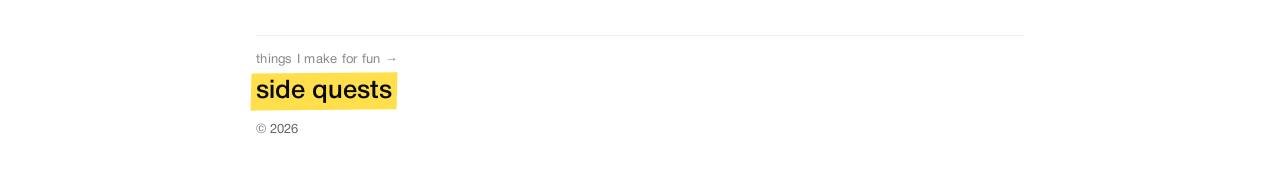
==== commit 5c7d7129: "Shorten portfolio introduction" ====
--- a/index.html
+++ b/index.html
@@ -11,7 +11,7 @@
   <link rel="preload" href="fonts/HelveticaNeueRoman.otf" as="font" type="font/otf" crossorigin>
   <link rel="preload" href="assets/thumb-red-bull.jpg" as="image">
   <link rel="preload" href="assets/SVG/Asset%202.svg" as="image">
-  <link rel="stylesheet" href="styles.css?v=70">
+  <link rel="stylesheet" href="styles.css?v=71">
 </head>
 <body class="home-page">
   <div class="page">
@@ -19,8 +19,7 @@
       <div class="header-inner">
         <h1 class="name">Aisvarya Chandrasekar</h1>
         <div class="header-blurb">
-          <p>I’m a computational journalist and fellow at the <a href="https://towcenter.columbia.edu/" target="_blank" rel="noopener">Tow Center for Digital Journalism</a>, where I study how AI is changing the way people find and understand news, and how large language models can support reporting.</p>
-          <p>I’ve <a href="https://www.cjr.org/analysis/how-ai-browsers-sneak-past-blockers-and-paywalls.php" target="_blank" rel="noopener">tested</a> whether AI browsers get past paywalls, <a href="https://www.theexamination.org/articles/red-bull-alcohol-research-methodology" target="_blank" rel="noopener">mapped</a> industry influence in scientific research, <a href="https://brown.stanford.edu/portfolio/pollfinder-ai/" target="_blank" rel="noopener">built</a> tools that help newsroom researchers find polls, and <a href="https://aishichandra.github.io/Slang_NYT_XWord/" target="_blank" rel="noopener">analyzed</a> how long it takes slang to reach the NYT crossword.</p>
+          <p>I’m a computational journalist and fellow at the <a href="https://towcenter.columbia.edu/" target="_blank" rel="noopener">Tow Center for Digital Journalism</a>. I study how AI shapes news, build tools for reporting, and use data to tell stories about everything from industry influence in scientific research to slang in the crossword.</p>
           <p>I love making things and trying out new mediums and methods. I’m usually picking up a new hobby or working on a <a href="playground.html">side quest</a>.</p>
         </div>
         <div class="header-icons" aria-label="Social links">
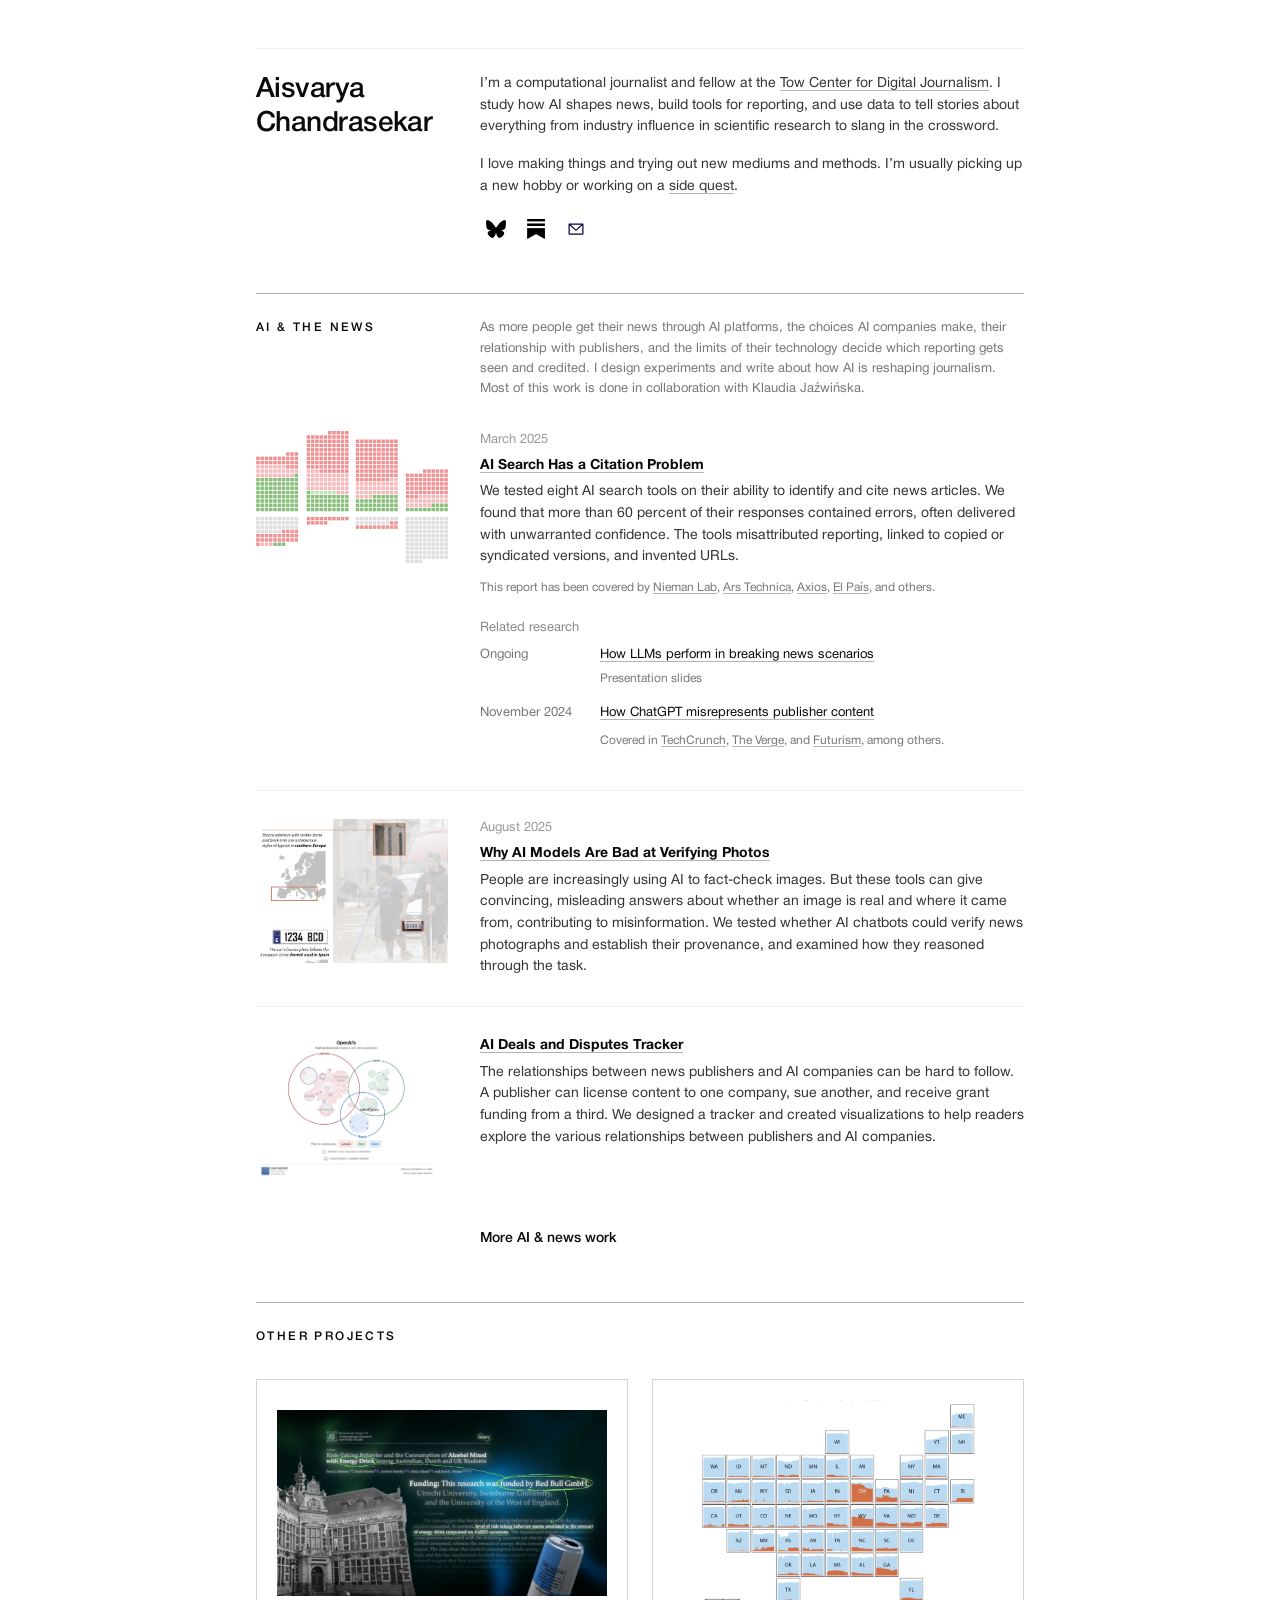
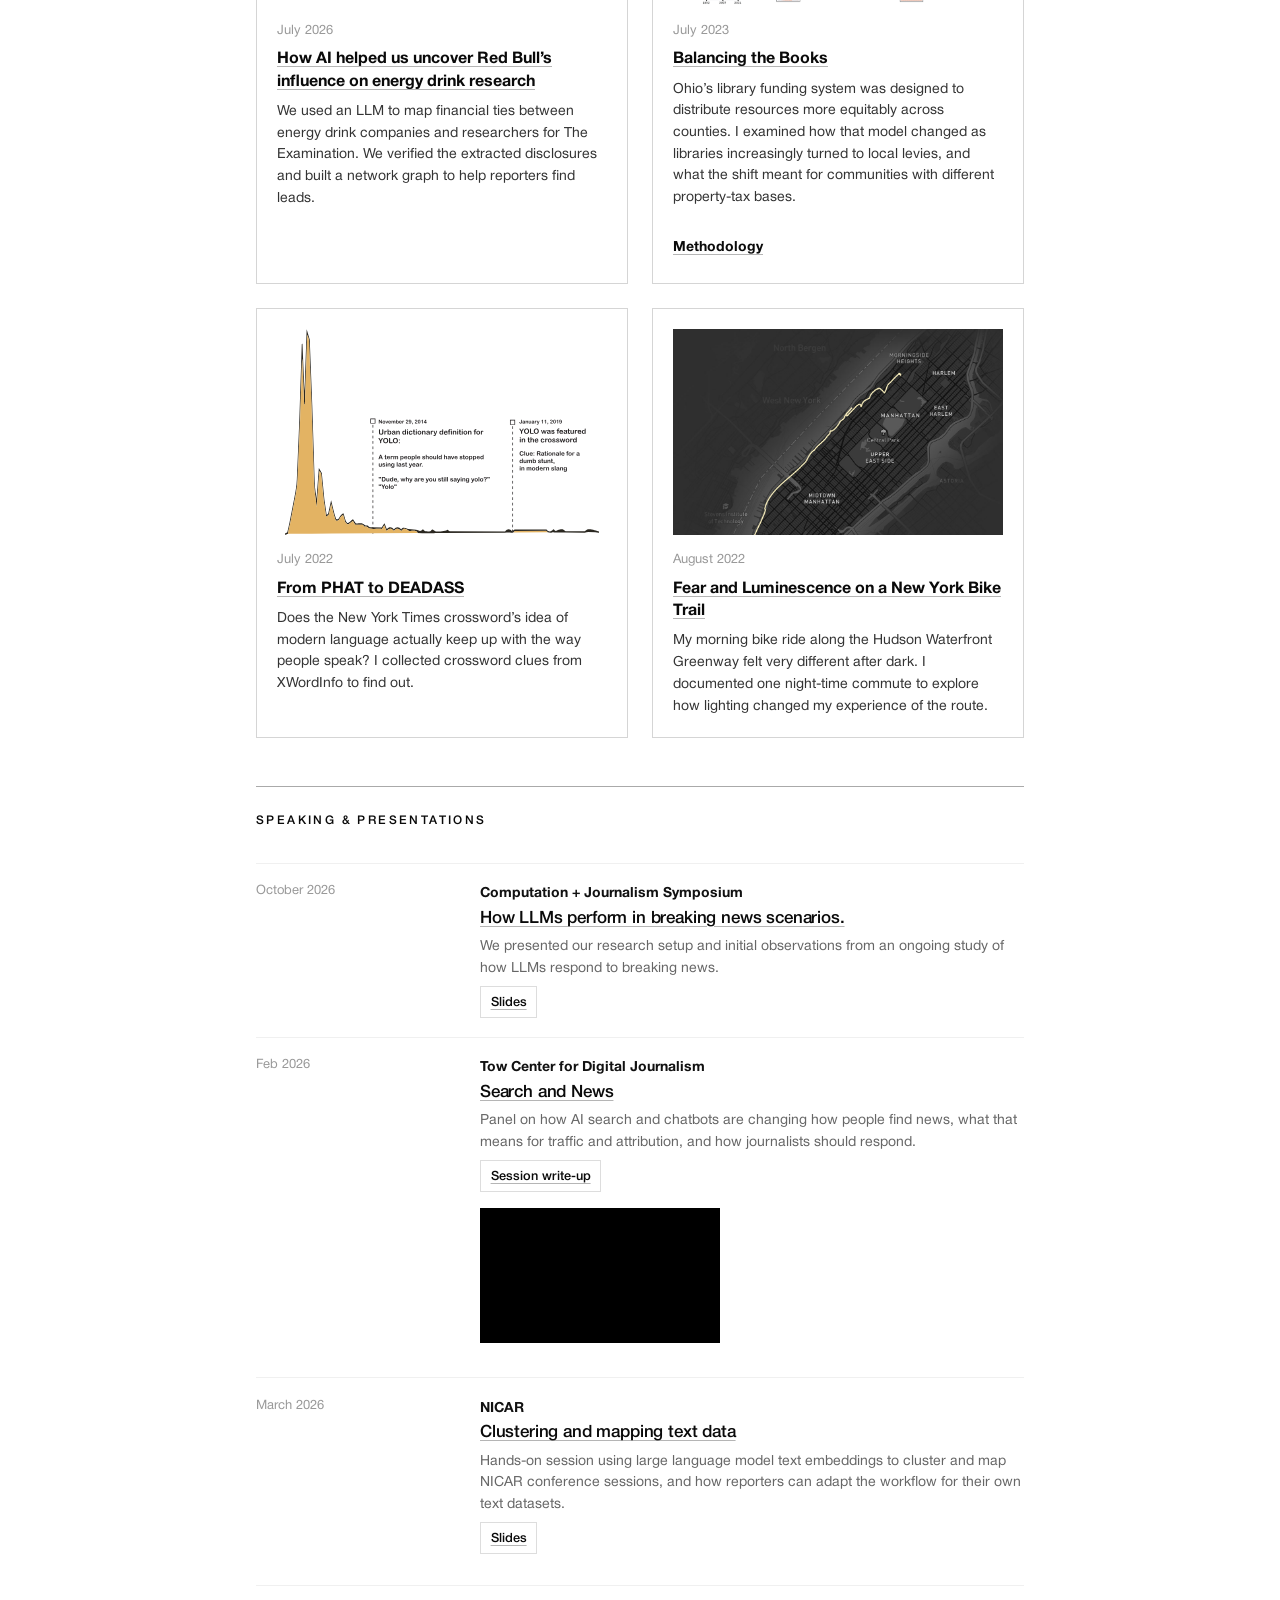
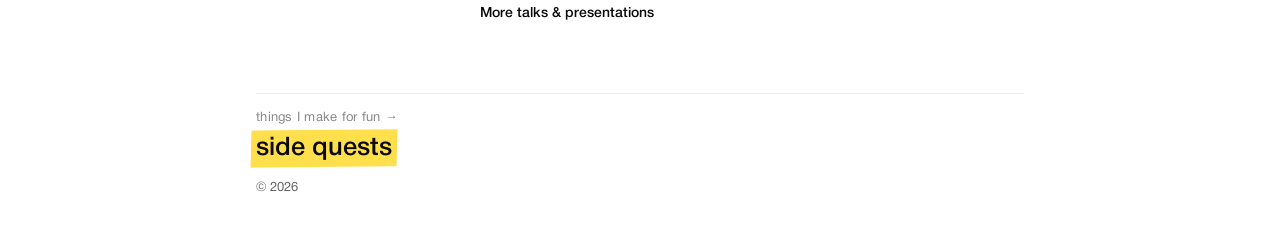
==== commit 1eed1416: "Refine site link styling and add Ohio methodology link" ====
--- a/index.html
+++ b/index.html
@@ -11,7 +11,7 @@
   <link rel="preload" href="fonts/HelveticaNeueRoman.otf" as="font" type="font/otf" crossorigin>
   <link rel="preload" href="assets/thumb-red-bull.jpg" as="image">
   <link rel="preload" href="assets/SVG/Asset%202.svg" as="image">
-  <link rel="stylesheet" href="styles.css?v=71">
+  <link rel="stylesheet" href="styles.css?v=link-style-5">
 </head>
 <body class="home-page">
   <div class="page">
@@ -115,6 +115,9 @@
                 </h3>
                 <p class="grid-item-desc">Ohio’s library funding system was designed to distribute resources more equitably across counties. I examined how that model changed as libraries increasingly turned to local levies, and what the shift meant for communities with different property-tax bases.</p>
 
+                <p class="talk-links">
+                  <a class="talk-link methodology-link" href="https://github.com/aishichandra/Ohio-Library-final" target="_blank" rel="noopener">Methodology</a>
+                </p>
                 <!-- -->
               </div>
               </div>
--- a/styles.css
+++ b/styles.css
@@ -2958,3 +2958,73 @@
 .home-page .header-blurb a:hover {
   text-decoration-color: currentColor;
 }
+
+.home-page #ai-research-grid .grid-item-more,
+.home-page .related-study-coverage {
+  margin: 0.25rem 0 0;
+  font-size: 0.75rem;
+  font-weight: 400;
+  line-height: 1.6;
+  color: #777;
+}
+.home-page #ai-research-grid .grid-item-more a,
+.home-page .related-study-coverage a {
+  color: inherit;
+  text-decoration-color: #bbb;
+  text-underline-offset: 0.2em;
+}
+
+.home-page #classwork-first .methodology-link {
+  margin-top: 0.5rem;
+  padding: 0.25rem 0;
+  border: 0;
+  background: transparent;
+  color: #222;
+  font-size: 0.875rem;
+  font-weight: 700;
+  text-decoration: underline;
+  text-underline-offset: 0.2em;
+}
+.home-page #classwork-first .methodology-link:hover {
+  background: transparent;
+  color: #555;
+}
+
+/* Quiet, consistent links with a clear hover and keyboard focus. */
+a[href] {
+  color: inherit !important;
+  text-decoration: underline !important;
+  text-decoration-color: #b5b5b5 !important;
+  text-decoration-thickness: 1px;
+  text-underline-offset: 0.23em;
+  text-decoration-skip-ink: auto;
+}
+a[href]:hover {
+  text-decoration-color: #333 !important;
+}
+a[href]:focus-visible {
+  outline: 2px solid #555;
+  outline-offset: 4px;
+}
+a.grid-item,
+a.playground-card,
+a.playground-card-link-wrap,
+a.grid-thumb,
+a.header-icon {
+  text-decoration: none !important;
+}
+:is(a.grid-item, a.playground-card, a.playground-card-link-wrap)
+:is(.grid-item-title, .playground-card-title) {
+  text-decoration: underline !important;
+  text-decoration-color: #b5b5b5 !important;
+  text-underline-offset: 0.23em;
+  text-decoration-thickness: 1px;
+}
+:is(a.grid-item, a.playground-card, a.playground-card-link-wrap):hover
+:is(.grid-item-title, .playground-card-title) {
+  text-decoration-color: #333 !important;
+}
+
+.footer a[href="playground.html"] {
+  text-decoration: none !important;
+}
